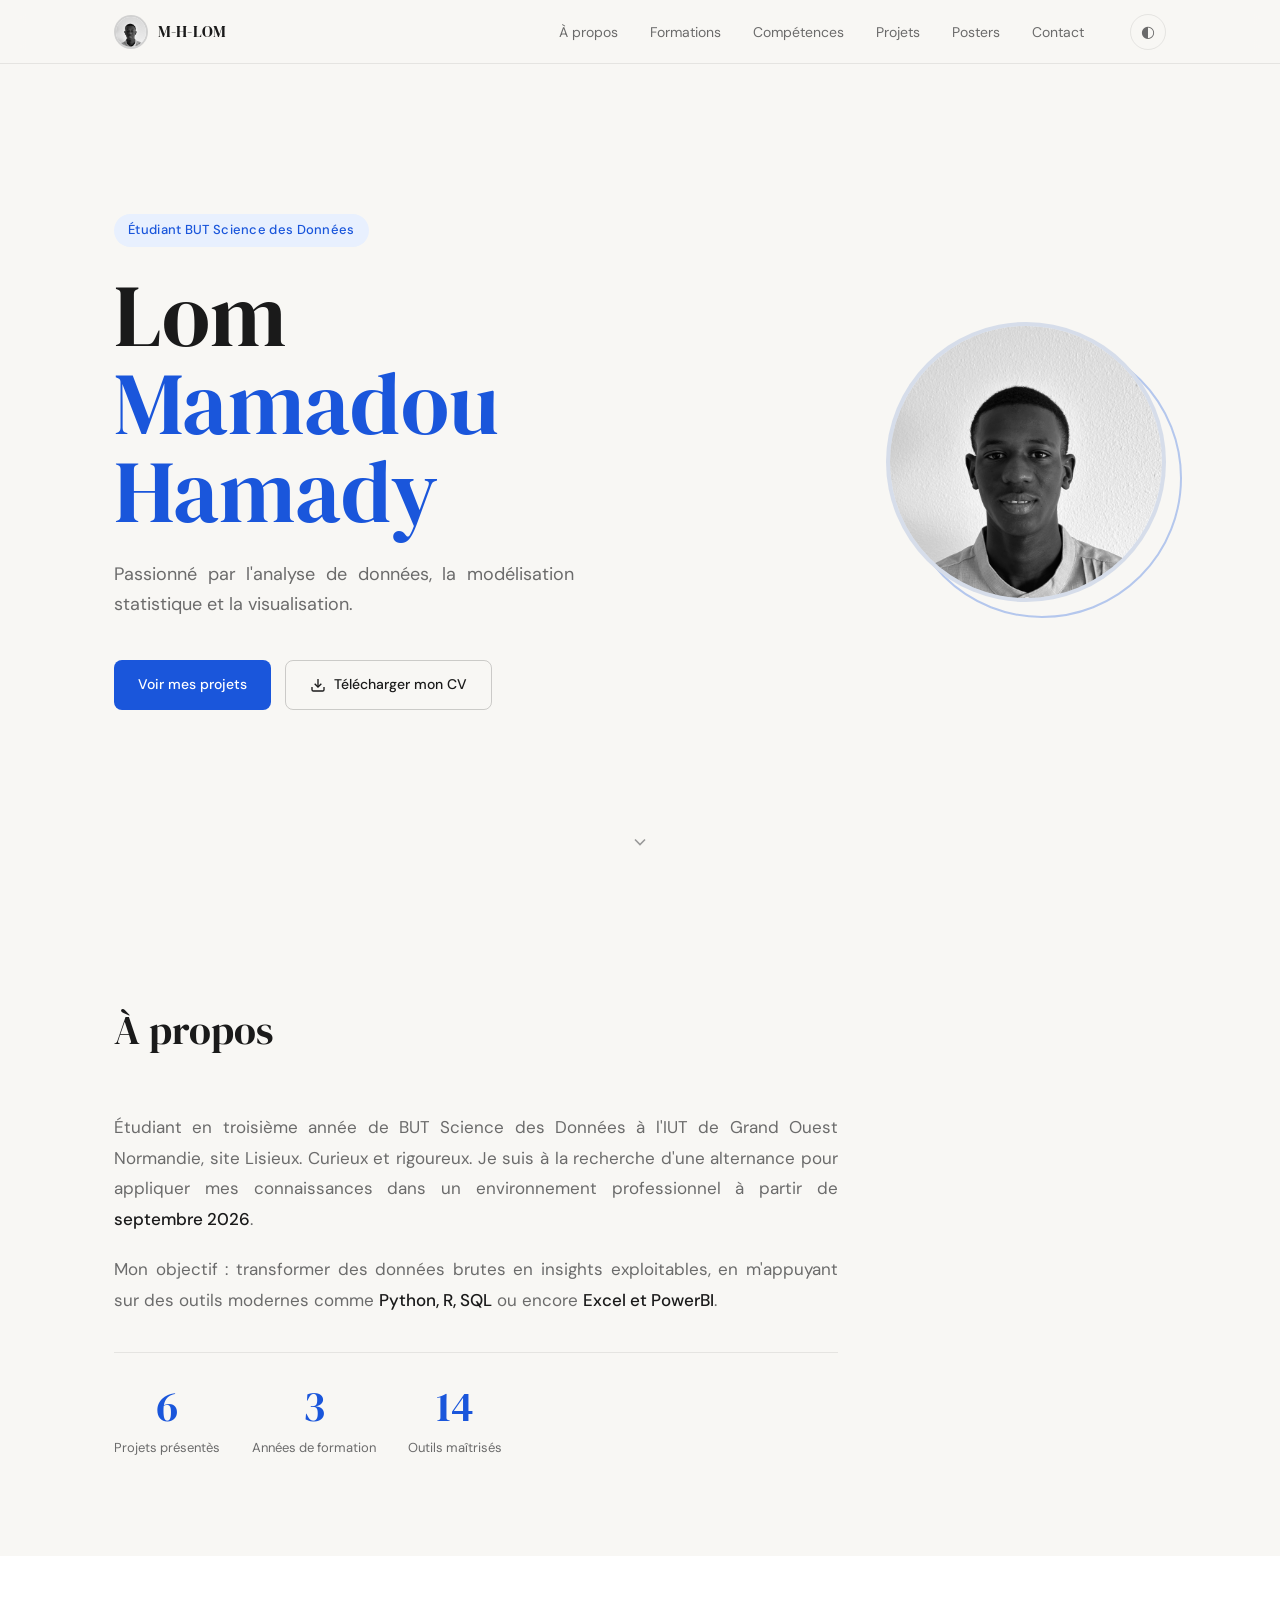
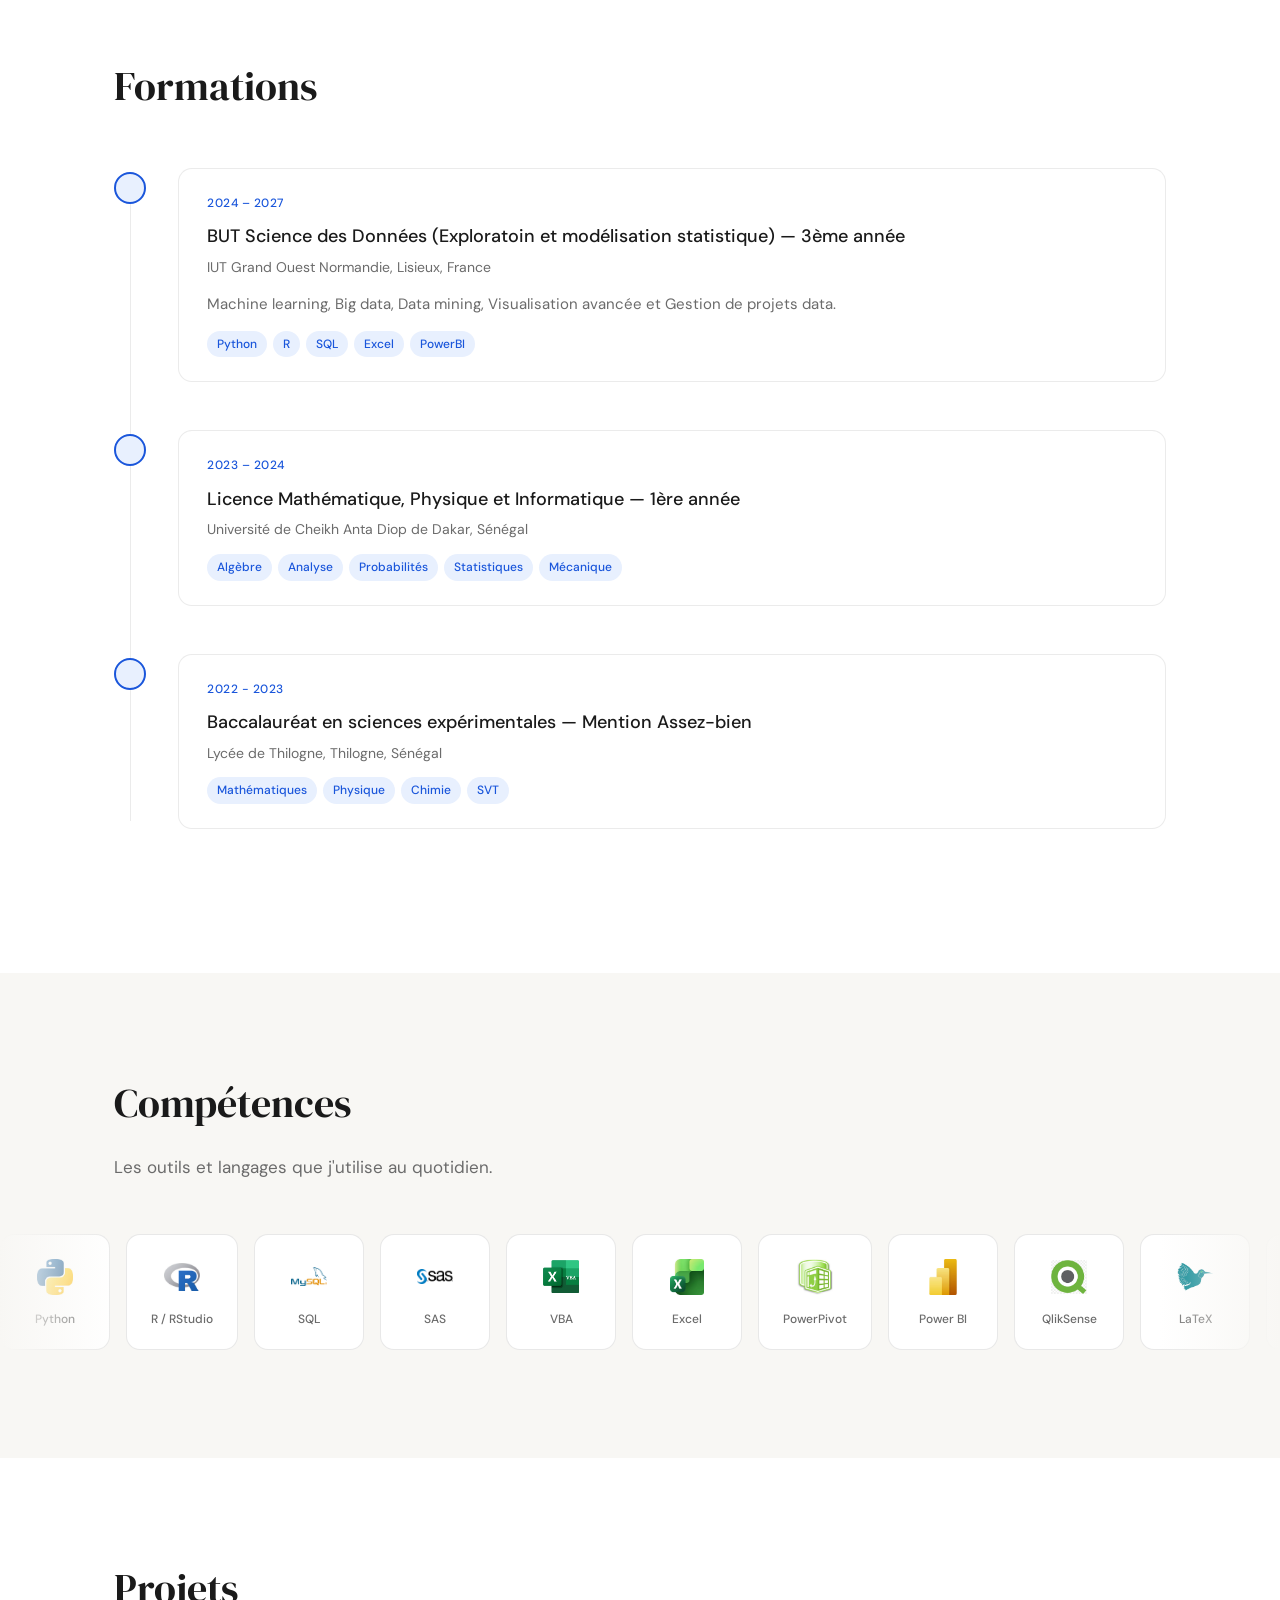
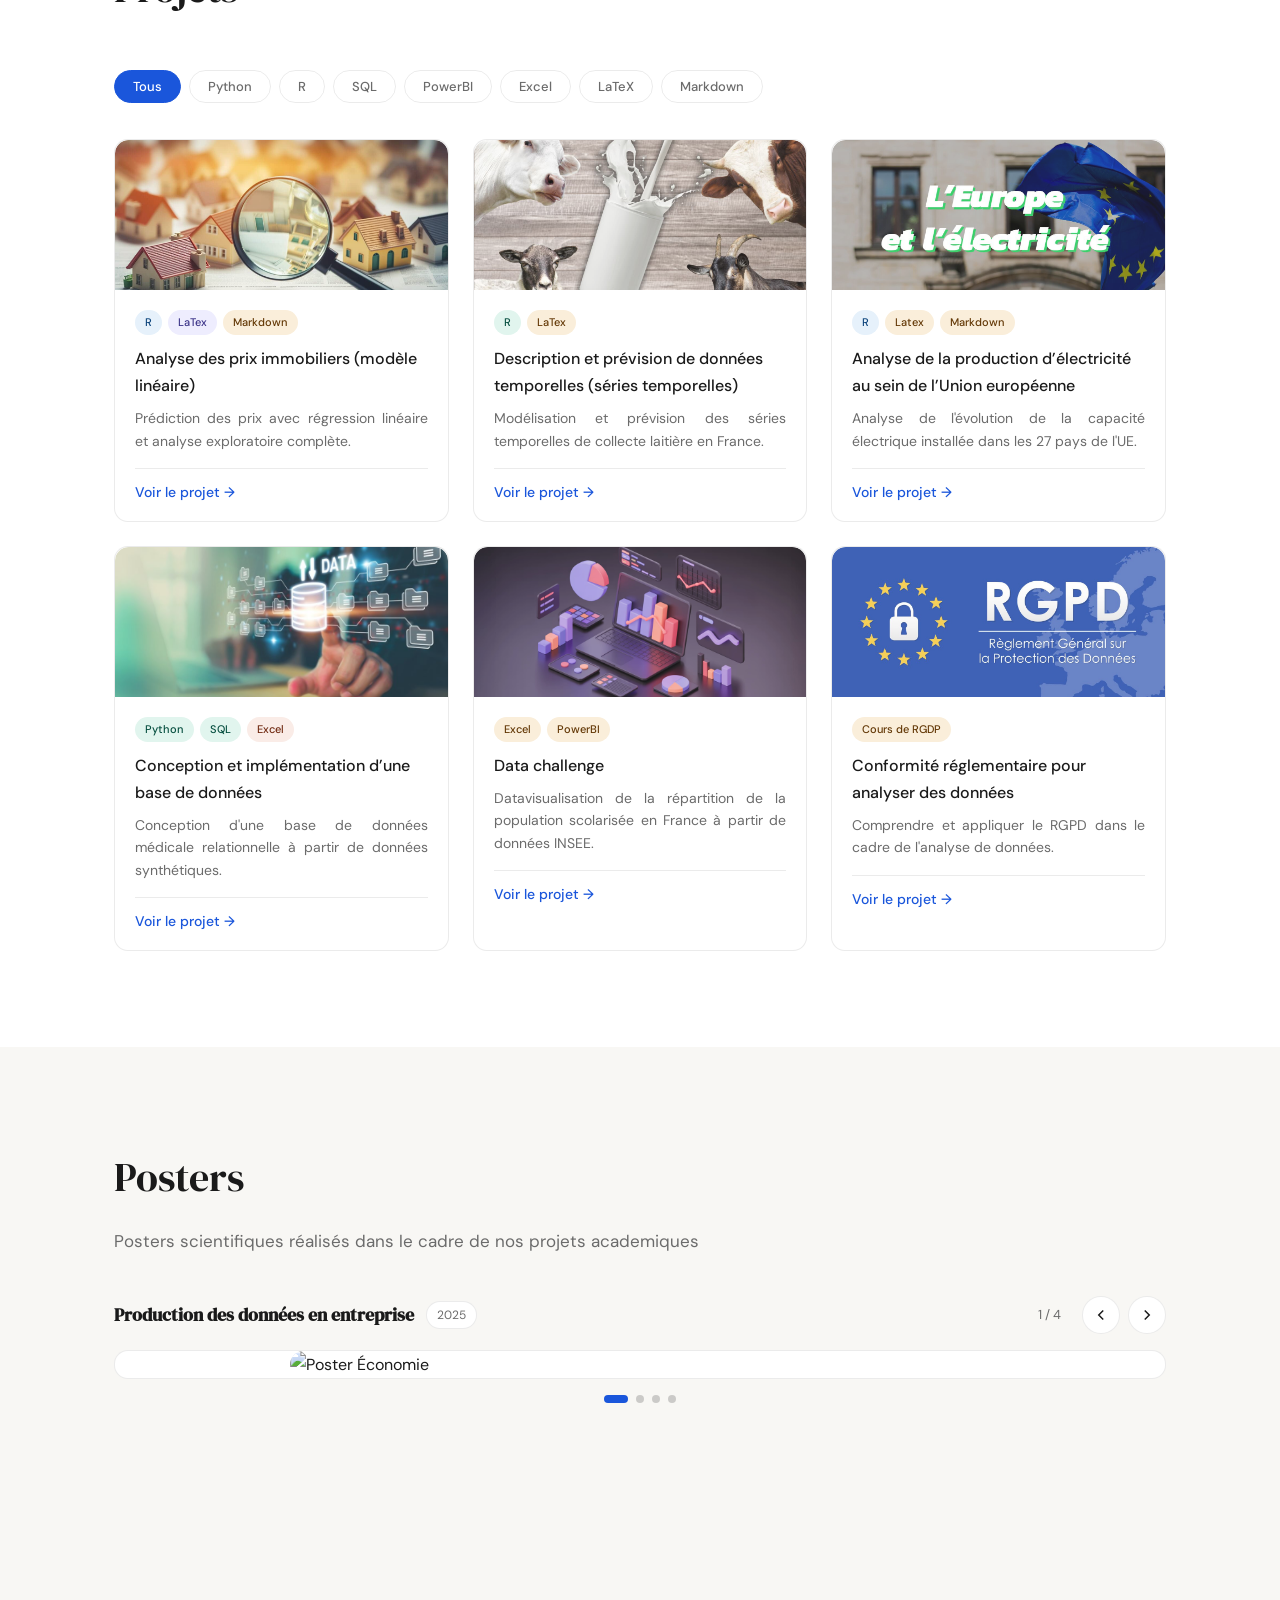
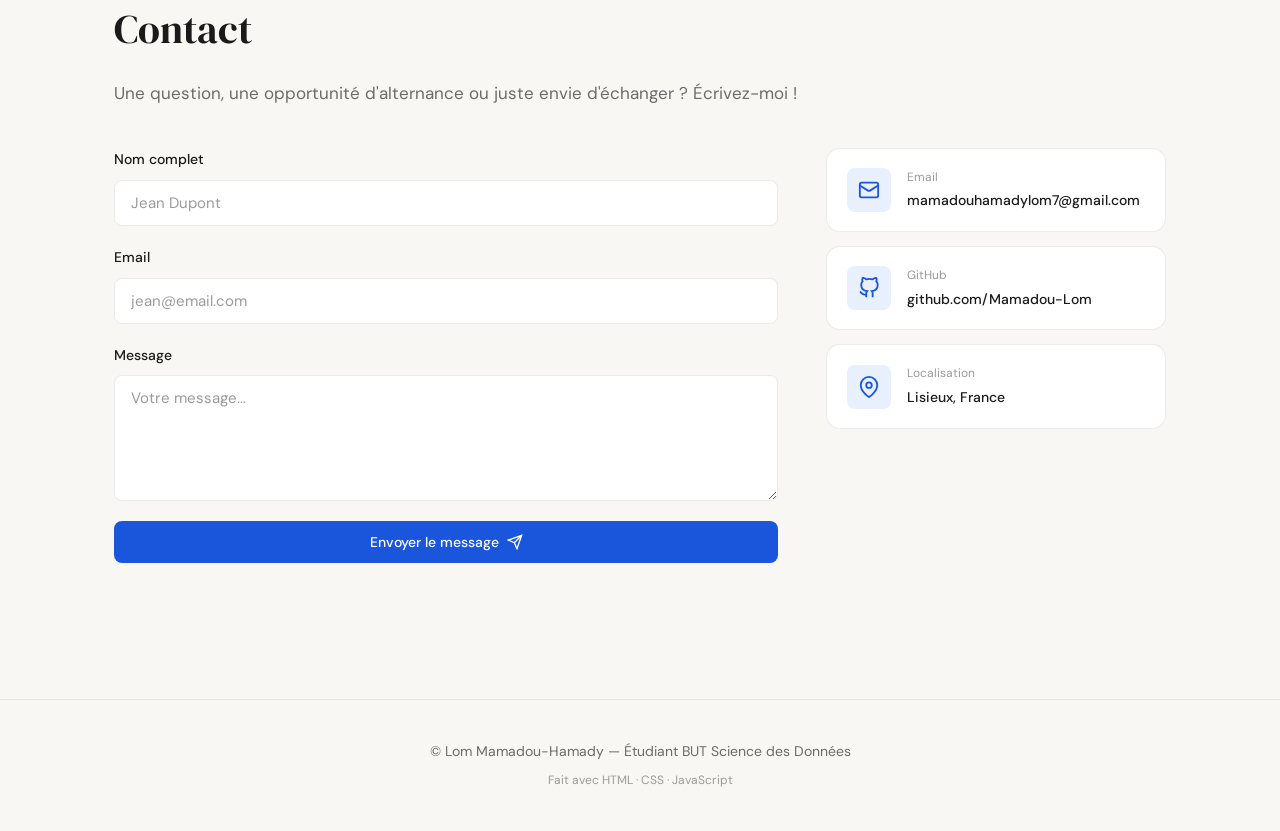
==== index.html @ 4f78af77 "Add files via upload" ====
<!DOCTYPE html>
<html lang="fr">
<head>
  <meta charset="UTF-8" />
  <meta name="viewport" content="width=device-width, initial-scale=1.0" />
  <title>MHL-Portfolio</title>
  <link rel="stylesheet" href="css/style.css" />
  <link rel="preconnect" href="https://fonts.googleapis.com" />
  <link href="https://fonts.googleapis.com/css2?family=DM+Serif+Display&family=DM+Sans:wght@300;400;500&display=swap" rel="stylesheet" />
</head>
<body>

  <!-- ===== NAVBAR ===== -->
  <nav class="navbar" id="navbar">
    <div class="nav-inner">
      <div class="nav-identity">
        <div class="nav-avatar">
          <img src="assets/img/mhl.jpeg" alt="Lom Mamadou Hamady" onerror="this.style.display='none'; this.nextElementSibling.style.display='flex';" />
          <div class="nav-avatar-fallback">MHL</div>
        </div>
        <a href="#hero" class="nav-name">M-H-LOM</a>
      </div>
      <ul class="nav-links">
        <li><a href="#about">À propos</a></li>
        <li><a href="#formations">Formations</a></li>
        <li><a href="#competences">Compétences</a></li>
        <li><a href="#projets">Projets</a></li>
        <li><a href="#posters">Posters</a></li>
        <li><a href="#contact">Contact</a></li>
      </ul>
      <button class="theme-toggle" id="themeToggle" aria-label="Changer le thème">
        <span class="toggle-icon">◐</span>
      </button>
      <button class="burger" id="burger" aria-label="Menu">
        <span></span><span></span><span></span>
      </button>
    </div>
  </nav>

  <!-- ===== HERO ===== -->
  <section class="hero" id="hero">
    <div class="hero-content">
      <p class="hero-tag">Étudiant BUT Science des Données</p>
      <h1 class="hero-title">Lom<br><span>Mamadou Hamady</span></h1>
      <p class="hero-sub">Passionné par l'analyse de données, la modélisation statistique et la visualisation.<br></p>
      <div class="hero-btns">
        <a href="#projets" class="btn btn-primary">Voir mes projets</a>
        <a href="https://drive.google.com/file/d/1FuXjmNYN8qxZn9xZbdhVSHp70kMCFbBL/view?usp=sharing" class="btn btn-outline" download>
          <svg width="16" height="16" viewBox="0 0 24 24" fill="none" stroke="currentColor" stroke-width="2"><path d="M21 15v4a2 2 0 01-2 2H5a2 2 0 01-2-2v-4"/><polyline points="7 10 12 15 17 10"/><line x1="12" y1="15" x2="12" y2="3"/></svg>
          Télécharger mon CV
        </a>
      </div>
    </div>
    <div class="hero-visual">
      <div class="hero-avatar">
        <img src="assets/img/mhl.jpeg" alt="Photo de Lom Mamadou Hamady" onerror="this.style.display='none'; this.nextElementSibling.style.display='flex';" />
        <div class="avatar-fallback">MHL</div>
      </div>
      <div class="hero-deco"></div>
    </div>
    <a href="#about" class="scroll-down" aria-label="Défiler vers le bas">
      <svg width="20" height="20" viewBox="0 0 24 24" fill="none" stroke="currentColor" stroke-width="2"><polyline points="6 9 12 15 18 9"/></svg>
    </a>
  </section>

  <!-- ===== À PROPOS ===== -->
  <section class="section" id="about">
    <div class="container">
      <div class="section-header">
        <h2 class="section-title">À propos</h2>
      </div>
      <div class="about-grid">
        <div class="about-text">
          <p>Étudiant en troisième année de BUT Science des Données à l'IUT de Grand Ouest Normandie, 
            site Lisieux. Curieux et rigoureux. Je suis à la recherche d'une alternance 
             pour appliquer mes connaissances dans un environnement professionnel à partir de <strong>septembre 2026</strong>.</p>
          <p>Mon objectif : transformer des données brutes en insights exploitables, en m'appuyant sur des outils 
            modernes comme <strong>Python, R, SQL</strong> ou encore <strong>Excel et PowerBI</strong>.</p>
          <div class="about-stats">
            <div class="stat-item">
              <span class="stat-num" data-target="6">0</span>
              <span class="stat-label">Projets présentès</span>
            </div>
            <div class="stat-item">
              <span class="stat-num" data-target="3">0</span>
              <span class="stat-label">Années de formation</span>
            </div>
            <div class="stat-item">
              <span class="stat-num" data-target="14">0</span>
              <span class="stat-label">Outils maîtrisés</span>
            </div>
          </div>
        </div>
      </div>
    </div>
  </section>

  <!-- ===== FORMATIONS ===== -->
  <section class="section section-alt" id="formations">
    <div class="container">
      <div class="section-header">
        <h2 class="section-title">Formations</h2>
      </div>
      <div class="timeline">
        <div class="timeline-item">
          <div class="timeline-marker"></div>
          <div class="timeline-content">
            <span class="timeline-date">2024 – 2027</span>
            <h3>BUT Science des Données (Exploratoin et modélisation statistique) — 3ème année</h3>
            <p class="timeline-school">IUT Grand Ouest Normandie, Lisieux, France</p>
            <p class="timeline-desc">Machine learning, Big data, Data mining, Visualisation avancée et Gestion de projets data.</p>
            <div class="timeline-tags">
              <span>Python</span><span>R</span><span>SQL</span><span>Excel</span><span>PowerBI</span>
            </div>
          </div>
        </div>
        <div class="timeline-item">
          <div class="timeline-marker"></div>
          <div class="timeline-content">
            <span class="timeline-date">2023 – 2024</span>
            <h3>Licence Mathématique, Physique et Informatique — 1ère année</h3>
            <p class="timeline-school">Université de Cheikh Anta Diop de Dakar, Sénégal</p>
            <div class="timeline-tags">
              <span>Algèbre</span><span>Analyse</span><span>Probabilités</span><span>Statistiques</span><span>Mécanique</span>
            </div>
          </div>
        </div>
        <div class="timeline-item">
          <div class="timeline-marker"></div>
          <div class="timeline-content">
            <span class="timeline-date">2022 - 2023</span>
            <h3>Baccalauréat en sciences expérimentales — Mention Assez-bien</h3>
            <p class="timeline-school">Lycée de Thilogne, Thilogne, Sénégal</p>
            <div class="timeline-tags">
              <span>Mathématiques</span><span>Physique</span><span>Chimie</span><span>SVT</span>
            </div>
          </div>
        </div>
      </div>
    </div>
  </section>

  <!-- ===== COMPÉTENCES ===== -->
  <section class="section" id="competences">
    <div class="container">
      <div class="section-header">
        <h2 class="section-title">Compétences</h2>
      </div>
      <p class="section-intro">Les outils et langages que j'utilise au quotidien.</p>
    </div>
    <div class="carousel-outer">
      <div class="carousel-fade-left"></div>
      <div class="carousel-fade-right"></div>
      <div class="carousel-wrapper">
        <div class="carousel-track" id="carouselTrack">
          <div class="skill-item"><img src="assets/img/python.jpg" alt="Python" class="skill-logo" /><span>Python</span></div>
          <div class="skill-item"><img src="assets/img/R.jpg" alt="R / RStudio" class="skill-logo" /><span>R / RStudio</span></div>
          <div class="skill-item"><img src="assets/img/sql.png" alt="SQL" class="skill-logo" /><span>SQL</span></div>
          <div class="skill-item"><img src="assets/img/sas.jpg" alt="SAS" class="skill-logo" /><span>SAS</span></div>
          <div class="skill-item"><img src="assets/img/vba.jpg" alt="VBA" class="skill-logo" /><span>VBA</span></div>
          <div class="skill-item"><img src="assets/img/excel.jpg" alt="Excel" class="skill-logo" /><span>Excel</span></div>
          <div class="skill-item"><img src="assets/img/pivot.jpg" alt="PowerPivot" class="skill-logo" /><span>PowerPivot</span></div>
          <div class="skill-item"><img src="assets/img/powerbi.jpg" alt="Power BI" class="skill-logo" /><span>Power BI</span></div>
          <div class="skill-item"><img src="assets/img/qlik.jpg" alt="QlikSense" class="skill-logo" /><span>QlikSense</span></div>
          <div class="skill-item"><img src="assets/img/latex.jpg" alt="LaTeX" class="skill-logo" /><span>LaTeX</span></div>
          <div class="skill-item"><img src="assets/img/mark.jpg" alt="Markdown" class="skill-logo" /><span>Markdown</span></div>
          <div class="skill-item"><img src="assets/img/visual.jpg" alt="VS Code" class="skill-logo" /><span>VS Code</span></div>
          <div class="skill-item"><img src="assets/img/jupyter.png" alt="Jupyter" class="skill-logo" /><span>Jupyter</span></div>
          <div class="skill-item"><img src="assets/img/github.png" alt="GitHub" class="skill-logo" /><span>GitHub</span></div>
          <!-- Duplication boucle infinie -->
          <div class="skill-item"><img src="assets/img/python.jpg" alt="Python" class="skill-logo" /><span>Python</span></div>
          <div class="skill-item"><img src="assets/img/R.jpg" alt="R / RStudio" class="skill-logo" /><span>R / RStudio</span></div>
          <div class="skill-item"><img src="assets/img/sql.png" alt="SQL" class="skill-logo" /><span>SQL</span></div>
          <div class="skill-item"><img src="assets/img/sas.jpg" alt="SAS" class="skill-logo" /><span>SAS</span></div>
          <div class="skill-item"><img src="assets/img/vba.jpg" alt="VBA" class="skill-logo" /><span>VBA</span></div>
          <div class="skill-item"><img src="assets/img/excel.jpg" alt="Excel" class="skill-logo" /><span>Excel</span></div>
          <div class="skill-item"><img src="assets/img/pivot.jpg" alt="PowerPivot" class="skill-logo" /><span>PowerPivot</span></div>
          <div class="skill-item"><img src="assets/img/powerbi.jpg" alt="Power BI" class="skill-logo" /><span>Power BI</span></div>
          <div class="skill-item"><img src="assets/img/qlik.jpg" alt="QlikSense" class="skill-logo" /><span>QlikSense</span></div>
          <div class="skill-item"><img src="assets/img/latex.jpg" alt="LaTeX" class="skill-logo" /><span>LaTeX</span></div>
          <div class="skill-item"><img src="assets/img/mark.jpg" alt="Markdown" class="skill-logo" /><span>Markdown</span></div>
          <div class="skill-item"><img src="assets/img/visual.jpg" alt="VS Code" class="skill-logo" /><span>VS Code</span></div>
          <div class="skill-item"><img src="assets/img/jupyter.png" alt="Jupyter" class="skill-logo" /><span>Jupyter</span></div>
          <div class="skill-item"><img src="assets/img/github.png" alt="GitHub" class="skill-logo" /><span>GitHub</span></div>
        </div>
      </div>
    </div>
  </section>

  <!-- ===== PROJETS ===== -->
  <section class="section section-alt" id="projets">
    <div class="container">
      <div class="section-header">
        <h2 class="section-title">Projets</h2>
      </div>
      <div class="filter-bar">
        <button class="filter-btn active" data-filter="all">Tous</button>
        <button class="filter-btn" data-filter="python">Python</button>
        <button class="filter-btn" data-filter="r">R</button>
        <button class="filter-btn" data-filter="sql">SQL</button>
        <button class="filter-btn" data-filter="powerBI">PowerBI</button>
        <button class="filter-btn" data-filter="Excel">Excel</button>
        <button class="filter-btn" data-filter="tex">LaTeX</button>
        <button class="filter-btn" data-filter="marp">Markdown</button>
      </div>
      <div class="projects-grid" id="projectsGrid">

        <div class="project-card" data-tags="r tex marp"
             data-title="Construction d’un modèle de régression linéaire pour prédire le prix d’une maison"
             data-tech="R,LaTeX,Markdown,ggplot2,car"
             data-year="2026"
             data-img="assets/img/immobilier.jpeg"
             data-context="Le marché immobilier représente pour de nombreux ménages la principale composante de leur patrimoine. 
                          Ce projet vise à construire un modèle prédictif du prix des biens immobiliers à partir du King County Dataset, 
                          regroupant 21 613 transactions réalisées entre mai 2014 et mai 2015 dans l'État de Washington (Seattle). 
                          L'objectif est de passer d'une estimation basée sur l'intuition à une approche quantitative rigoureuse fondée 
                          sur la régression linéaire multiple."

             data-donnees="Après sélection de 13 variables pertinentes parmi les 21 disponibles, une transformation logarithmique a été 
                          appliquée aux variables asymétriques (price, surfaces). Le jeu de données a été divisé en un ensemble d'entraînement et 
                          un ensemble de test. Une analyse exploratoire complète (distributions, nuages de points, boxplots, matrice de corrélation) 
                          a précédé la construction du modèle. La sélection des variables s'est faite par procédure forward, et 
                          les hypothèses du modèle (linéarité, homoscédasticité, normalité des résidus, multicolinéarité) ont été vérifiées via check_model()."

             data-methode="Le modèle final retient toutes les variables comme statistiquement significatives au seuil de 5%. 
                          La surface habitable (log_living) ressort comme le facteur le plus déterminant avec un R² individuel de 42,7%. 
                          Le modèle complet atteint un R² de 65,72%, indiquant qu'environ deux tiers de la variabilité du prix est expliquée.

                          Le graphique ci-dessous représente le nuage de dispersion des valeurs réelles vs valeurs prédites sur l'échantillon 
                          test. Les points sont globalement alignés autour de la droite rouge, ce qui confirme la bonne capacité prédictive 
                          du modèle. On note toutefois une légère dispersion pour les biens les plus chers, ce qui est courant dans ce type 
                          de données."

            data-result-img="assets/img/nuage_dispersion.png"

            data-resultats="Ce projet m'a permis de développer des compétences solides en modélisation statistique et en analyse de données sous R. Voici les principaux acquis :

                          - J'ai maîtrisé la préparation et le nettoyage de données réelles sous R.
                          - J'ai appliqué des transformations logarithmiques pour corriger l'asymétrie des distributions.
                          - J'ai construit et validé un modèle de régression linéaire multiple via une sélection forward.
                          - J'ai évalué les performances prédictives avec les indicateurs R² et MAE.
                          - J'ai renforcé ma maîtrise de R, ggplot2 et car.">

          <div class="card-banner" style="--card-color:#378ADD; background-image:url('assets/img/immobilier.jpeg');"></div>
          <div class="card-body">
            <div class="card-tags"><span class="tag-blue">R</span><span class="tag-purple">LaTex</span>
            <span class="tag-amber">Markdown</span></div>
            <h3>Analyse des prix immobiliers (modèle linéaire)</h3>
            <p>Prédiction des prix avec régression linéaire et analyse exploratoire complète.</p>
            <div class="card-footer">
              <button class="btn-detail" onclick="openModal(this.closest('.project-card'))">Voir le projet →</button>
            </div>
          </div>
        </div>

        <div class="project-card" data-tags="r tex"
             data-title="Etude de la collecte hebdomadaire des laits de vache, de brebis et de chèvre"
             data-tech="R,LaTeX,Markdown,ggplot2,tidyverse"
             data-year="2026"
             data-img="assets/img/time_series.jpg"

             data-context="Ce projet porte sur l'analyse et la prévision de la collecte hebdomadaire de lait de vache, de brebis et de chèvre en France,
                          à partir de données officielles issues de FranceAgriMer. Les séries temporelles constituent un outil essentiel pour comprendre 
                          les dynamiques de production agricole, fortement influencées par les cycles biologiques et les conditions climatiques. 
                          L'objectif est d'analyser, modéliser et prévoir l'évolution de ces collectes sur un horizon de trois ans."

             data-donnees="Après importation et nettoyage des trois fichiers Excel sous R, les indices ont été rebasés en base 100 (2018) et structurés 
                          dans un objet tsibble. L'analyse exploratoire a mis en évidence une saisonnalité marquée et contrastée selon l'espèce. La modélisation a été 
                          conduite en deux étapes : régression linéaire pour la tendance, puis modélisation conjointe tendance-saisonnalité via TSLM() du package 
                          fable. Des prévisions à horizon triennal ont ensuite été produites avec intervalles de confiance à 80% et 95%."
             
             data-methode="La qualité d'ajustement décroît dans l'ordre Brebis (R²=0,993) > Chèvre (R²=0,976) > Vache (R²=0,922), confirmant que la saisonnalité est 
                           le principal facteur explicatif. Seule la série Vache présente une tendance décroissante significative sur 2018-2025.

                          Le graphique ci-dessous présente les prévisions à 3 ans pour les trois filières. Le lait de brebis affiche la saisonnalité la plus prononcée 
                          avec des pics dépassant 150 au printemps et des creux proches de 0 en été, accompagnés des intervalles de prédiction les plus larges. 
                          Le lait de chèvre présente un profil similaire mais plus modéré et régulier. Le lait de vache, quant à lui, montre une saisonnalité faible 
                          et des intervalles très étroits, traduisant une production stable et prévisible. Ces différences reflètent des niveaux d'incertitude 
                          croissants selon l'espèce : Vache < Chèvre < Brebis."

             data-result-img="assets/img/Matrice_prevision.png"

             data-resultats="Ce projet m'a permis de développer des compétences solides en analyse de séries temporelles sous R. Voici les principaux acquis :

                            - J'ai appris à préparer et harmoniser des données temporelles issues de sources réelles (FranceAgriMer).
                            - J'ai maîtrisé la construction d'objets tsibble et la gestion de la dimension temporelle sous R.
                            - J'ai appliqué des modèles TSLM pour estimer conjointement tendance et saisonnalité.
                            - J'ai produit et interprété des prévisions à horizon triennal avec intervalles de confiance.
                            - J'ai renforcé ma maîtrise de ggplot2 et des packages tidyverts.
                            - J'ai développé ma capacité à comparer des dynamiques temporelles différenciées entre filières.">


          <div class="card-banner" style="--card-color:#1D9E75; background-image:url('assets/img/time_series.jpg');"></div>
          <div class="card-body">
            <div class="card-tags"><span class="tag-green">R</span><span class="tag-amber">LaTex</span></div>
            <h3>Description et prévision de données temporelles (séries temporelles)</h3>
            <p>Modélisation et prévision des séries temporelles de collecte laitière en France.</p>
            <div class="card-footer">
              <button class="btn-detail" onclick="openModal(this.closest('.project-card'))">Voir le projet →</button>
            </div>
          </div>
        </div>

        <div class="project-card" data-tags="r tex marp"
             data-title="Programmation automatisé statistique" 
             data-tech="R,LaTeX,Markdown,ggplot2,treemapify"
             data-year="2025"
             data-img="assets/img/elect.jpeg"
             data-context="Dans le cadre de la transition énergétique européenne, ce projet analyse l'évolution de la capacité électrique installée 
                           dans les 27 pays de l'Union Européenne sur la période 1990–2020, à partir des données officielles d'EUROSTAT. L'étude 
                           s'articule autour de deux axes : une analyse globale des tendances européennes et une analyse nationale des trajectoires 
                           énergétiques propres à chaque pays."

             data-donnees="Les données proviennent du fichier Excel (Energy statistical country datasheets) publié par la Commission Européenne. 
                           Un traitement automatisé sous R a permis d'extraire et de fusionner les 27 feuilles pays en un unique dataframe 
                           structuré autour de quatre variables : Year, Country, Type et Power. Les données ont ensuite été filtrées sur 
                           la période 1990–2020 et restructurées au format long pour faciliter les analyses comparatives et les visualisations 
                           sous ggplot2 et treemapify."

             data-methode="L'analyse révèle une transition énergétique progressive mais hétérogène : recul continu des énergies fossiles, stabilité 
                           du nucléaire et montée rapide des renouvelables depuis 2005. La capacité totale installée dans l'UE a presque doublé, passant de 500 000
                           MW à près de 950 000 MW en trente ans.

                          Le treemap ci-dessous illustre le Top 10 des pays européens selon leur production d'énergie renouvelable individuelle 
                          en 2020. L'Allemagne domine très largement avec 127 302 MW, soit plus du double de l'Espagne (59 434 MW), deuxième du 
                          classement. L'Italie (56 278 MW) et la France (55 629 MW) affichent des niveaux proches mais bien inférieurs. La Suède,
                          l'Autriche et les Pays-Bas occupent une position intermédiaire, tandis que le Portugal, la Pologne et la Belgique ferment 
                          le classement. Ce graphique met clairement en évidence le rôle moteur de l'Allemagne dans le développement des renouvelables 
                          en Europe."

             data-result-img="assets/img/Treemap.png"

             data-resultats="Ce projet m'a permis de développer des compétences solides en analyse de données et en visualisation sous R. 
                             Voici les principaux acquis :

                            - J'ai maîtrisé l'importation et la fusion automatisée de fichiers Excel multi-feuilles sous R via readxl.
                            - J'ai restructuré des données complexes au format long pour faciliter les analyses comparatives.
                            - J'ai produit des visualisations variées et pertinentes avec ggplot2 et treemapify (treemap, courbes, nuages de points).
                            - J'ai appliqué des analyses statistiques pour identifier des tendances, des taux de croissance et des associations entre variables.
                            - J'ai développé ma capacité à interpréter des dynamiques énergétiques à l'échelle européenne et nationale.
                            - J'ai renforcé ma rigueur dans la préparation et la documentation d'un pipeline d'analyse de données.">

          <div class="card-banner" style="--card-color:#7F77DD; background-image:url('assets/img/elect.jpeg');"></div>
          <div class="card-body">
            <div class="card-tags"><span class="tag-blue">R</span><span class="tag-amber">Latex</span>
            <span class="tag-amber">Markdown</span></div>
            <h3>Analyse de la production d’électricité au sein de l’Union européenne</h3>
            <p>Analyse de l'évolution de la capacité électrique installée dans les 27 pays de l'UE.</p>
            <div class="card-footer">
              <button class="btn-detail" onclick="openModal(this.closest('.project-card'))">Voir le projet →</button>
            </div>
          </div>
        </div>

        <div class="project-card" data-tags="python sql Excel"
             data-title=" Création de Base de données relationnelle à partir de données de santé synthétique"
             data-tech="Jupyter,python,pandas,numpy,matplotlib"
             data-year="2025"
             data-img="assets/img/base_donne.jpg"

             data-context="Ce projet vise à concevoir et exploiter une base de données relationnelle à partir d'un fichier Excel contenant 
                          des données médicales synthétiques sur des patients, leurs admissions, les soins reçus, les hôpitaux et les médecins. 
                          L'objectif est de passer d'un jeu de données brut à une base structurée et interrogeable, en couvrant toutes les étapes :
                          nettoyage, modélisation, implémentation et extraction de résultats."

             data-donnees="Le projet s'est déroulé en quatre étapes. D'abord, le nettoyage des données sous Python avec Pandas et NumPy : 
                            correction des erreurs typographiques, traitement des valeurs manquantes, suppression des doublons et uniformisation 
                            des formats. Ensuite, la modélisation via un MCD (représenté ci-dessous) transformé en MLD pour l'implémentation dans 
                            MySQL. L'insertion des données a ensuite été réalisée via des scripts Python, avec une attention particulière à l'intégrité 
                            référentielle. Enfin, des requêtes SQL ont permis d'extraire des indicateurs statistiques exportés automatiquement dans un fichier 
                            Excel avec visualisations graphiques.

                            Le MCD ci-dessous représente les entités principales de la base : Patient, Médecin, Hôpital, Médicament et Assurance, 
                            reliées par les associations Inscrire, Consulter, Prescrire, Travailler et Assurer."

             data-methode="La base de données a été implémentée avec succès dans MySQL après correction du MCD initial. Des requêtes SQL ont permis 
                           d'extraire des indicateurs clés : répartition des patients par pathologie, types d'admission, résultats des tests et montants 
                           de facturation. Les résultats ont été automatiquement exportés dans un fichier Excel structuré, accompagné de visualisations graphiques 
                           facilitant leur interprétation et leur présentation lors de la soutenance orale."
             
             data-result-img="assets/img/MCD.png"

             data-resultats="Ce projet m'a permis de développer des compétences à l'intersection de la data et des bases de données. Voici les principaux acquis :

                            - J'ai maîtrisé le nettoyage et la préparation de données réelles avec Pandas et NumPy.
                            - J'ai appris à concevoir un MCD et à le transformer en MLD cohérent avec les contraintes d'intégrité.
                            - J'ai développé une capacité de diagnostic en identifiant des erreurs de conception plutôt que de données.
                            - J'ai implémenté une base de données relationnelle sous MySQL et rédigé des requêtes SQL d'analyse.
                            - J'ai automatisé l'export des résultats vers Excel avec des visualisations graphiques intégrées.
                            - J'ai renforcé ma rigueur méthodologique en travaillant en groupe avec des réunions hebdomadaires de suivi.">

          <div class="card-banner" style="--card-color:#D85A30; background-image:url('assets/img/base_donne.jpg');"></div>
          <div class="card-body">
            <div class="card-tags"><span class="tag-green">Python</span><span class="tag-green">SQL</span><span class="tag-coral">Excel</span></div>
            <h3>Conception et implémentation d’une base de données</h3>
            <p>Conception d'une base de données médicale relationnelle à partir de données synthétiques.</p>
            <div class="card-footer">
              <button class="btn-detail" onclick="openModal(this.closest('.project-card'))">Voir le projet →</button>
            </div>
          </div>
        </div>

        <div class="project-card" data-tags="powerBI Excel"
             data-title="Data challenge"
             data-tech="Excel,PowerBI"
             data-year="2025"
             data-img="assets/img/data_challenge.jpg"

             data-context="Le Datachallenge est un concours national de datavisualisation organisé en première année de BUT Science des Données. 
                           L'objectif était de produire un tableau de bord interactif pendant une journée (7 heures de temps) à partir de données officielles de l'INSEE sur la répartition
                           de la population scolarisée âgée de 15 à 29 ans en France, afin de mettre en évidence les dynamiques éducatives et les 
                           disparités régionales."

             data-donnees="La démarche s'est déroulée en deux étapes sur une journée. D'abord, le nettoyage et la préparation des données sous python 
                           avec Pandas : contrôle des types de variables, traitement des valeurs manquantes par identification des modalités les plus 
                           et moins fréquentes via .value_counts(). Ensuite, les données fiabilisées ont été intégrées dans Power BI pour construire un 
                           dashboard interactif mettant en avant la répartition régionale de la population scolarisée, les contrastes territoriaux et 
                           des éléments de comparaison pour une lecture claire et efficace."

             data-methode="Ce tableau de bord produit sous Power BI offre une lecture interactive et claire de la répartition de la population 
                           scolarisée de 15 à 29 ans sur le territoire français. L'Île-de-France concentre à elle seule 1,35M de scolarisés, 
                           soit près du triple de la Provence-Alpes-Côte d'Azur (0,40M), révélant une forte concentration dans les grandes métropoles 
                           universitaires. La tranche des 18-24 ans domine avec 52% des effectifs, confirmant le poids de l'enseignement supérieur 
                           dans cette classe d'âge. Entre 2010 et 2021, la scolarisation reste globalement stable, avec une légère progression chez 
                           les 15-17 ans et les 25-29 ans, témoignant d'une légère extension des bornes de scolarisation. Le dashboard met ainsi en 
                           évidence des disparités territoriales marquées, utiles pour orienter les politiques éducatives et d'aménagement du territoire."

             data-result-img="assets/img/poster_datachallenge_p1.jpg"

             data-resultats="Ce projet m'a permis de développer des compétences concrètes en datavisualisation sous contrainte de temps. Voici les principaux acquis :

                            - J'ai approfondi mes compétences en nettoyage et manipulation de données avec Pandas.
                            - J'ai maîtrisé la construction d'un dashboard interactif et dynamique sous Power BI.
                            - J'ai appris à mettre en valeur des données pour faciliter leur interprétation et la prise de décision.
                            - J'ai développé ma capacité à travailler efficacement en groupe sous pression lors d'un concours national.
                            - J'ai renforcé ma rigueur dans la cohérence entre qualité des données et pertinence des visualisations.
                            - J'ai appris à gérer mon temps et mes priorités dans un contexte compétitif et chronométré.">

          <div class="card-banner" style="--card-color:#888780; background-image:url('assets/img/data_challenge.jpg');"></div>
          <div class="card-body">
            <div class="card-tags"><span class="tag-amber">Excel</span><span class="tag-amber">PowerBI</span></div>
            <h3>Data challenge</h3>
            <p>Datavisualisation de la répartition de la population scolarisée en France à partir de données INSEE.</p>
            <div class="card-footer">
              <button class="btn-detail" onclick="openModal(this.closest('.project-card'))">Voir le projet →</button>
            </div>
          </div>
        </div>

        <div class="project-card" data-tags="rgpd"
             data-title="RGPD ET CNIL"
             data-tech="Cours de RGPD"
             data-year="2026"
             data-img="assets/img/rgpd.jpg"
             data-context="Ce projet s'inscrit dans le cadre d'un enseignement sur la protection des données personnelles, articulé autour du RGPD 
                           et du rôle de la CNIL. L'objectif est de comprendre les enjeux réglementaires, techniques et éthiques liés à la collecte, au traitement
                           et à l'analyse des données, notamment dans un contexte d'utilisation croissante de l'intelligence artificielle."
              
             data-donnees="Le projet s'est déroulé sur 16 heures combinant 10h de TD théoriques et 6h de TP pratiques. Les TD ont permis d'acquérir 
                          les fondements du RGPD : bases légales, consentement, droits des personnes. Les TP ont abordé les aspects concrets de la gestion et 
                          de la sécurisation des données. Une évaluation individuelle notée a clôturé la formation pour valider les compétences acquises."
             
             data-methode= "La démarche adoptée repose sur une analyse progressive des principes fondamentaux du RGPD. J'ai d'abord étudié les notions clés 
                            de licéité des traitements, puis identifié les risques liés aux données sensibles, au profilage et à l'IA. Pour y répondre,
                             j'ai mobilisé plusieurs solutions : application du principe de minimisation des données, mise en œuvre de mesures de 
                             sécurité adaptées, utilisation de la pseudonymisation et de l'anonymisation, et vérification systématique de la base 
                             légale de chaque traitement."

             data-resultats="Ce projet m'a permis de développer des compétences clés à l'interface entre data et réglementation. Voici les principaux acquis :

                            - J'ai acquis une compréhension approfondie du RGPD et du rôle de la CNIL.
                            - J'ai développé la capacité à analyser la licéité d'un traitement de données.
                            - J'ai appris à identifier les risques liés aux données personnelles et sensibles.
                            - J'ai maîtrisé les principes de sécurité des données : anonymisation, pseudonymisation et conservation.
                            - J'ai été sensibilisé aux enjeux de l'IA et de son impact sur la vie privée.
                            - J'ai développé une réflexion sur l'éthique, la transparence et la gouvernance des données.">
             
          <div class="card-banner" style="--card-color:#decc49; background-image:url('assets/img/rgpd.jpg');"></div>
          <div class="card-body">
            <div class="card-tags"><span class="tag-amber">Cours de RGDP</span></div>
            <h3>Conformité réglementaire pour analyser des données</h3>
            <p>Comprendre et appliquer le RGPD dans le cadre de l'analyse de données.</p>
            <div class="card-footer">
              <button class="btn-detail" onclick="openModal(this.closest('.project-card'))">Voir le projet →</button>
            </div>
          </div>
        </div>

      </div>
    </div>
  </section>

  <!-- ===== POSTERS ===== -->
  <section class="section" id="posters">
    <div class="container">
      <div class="section-header">
        <h2 class="section-title">Posters</h2>
      </div>
      <p class="section-intro">Posters scientifiques réalisés dans le cadre de nos projets academiques</p>

      <div class="poster-viewer">

        <!-- Infos + navigation -->
        <div class="poster-viewer-header">
          <div class="poster-viewer-info">
            <h3 id="posterViewerTitle">Production des données en entreprise</h3>
            <span id="posterViewerYear">2025</span>
          </div>
          <div class="poster-viewer-nav">
            <span class="poster-counter" id="posterCounter">1 / 4</span>
            <button class="poster-arrow" onclick="movePoster(-1)" aria-label="Précédent">
              <svg width="18" height="18" viewBox="0 0 24 24" fill="none" stroke="currentColor" stroke-width="2"><polyline points="15 18 9 12 15 6"/></svg>
            </button>
            <button class="poster-arrow" onclick="movePoster(1)" aria-label="Suivant">
              <svg width="18" height="18" viewBox="0 0 24 24" fill="none" stroke="currentColor" stroke-width="2"><polyline points="9 18 15 12 9 6"/></svg>
            </button>

          </div>
        </div>

        <!-- Image poster -->
        <div class="poster-viewer-frame">
          <img id="posterViewerImg" src="assets/img/poster_economie_p1.jpg" alt="Poster Économie" />
        </div>

        <!-- Points -->
        <div class="poster-dots">
          <button class="poster-dot active" onclick="goToPoster(0)"></button>
          <button class="poster-dot" onclick="goToPoster(1)"></button>
          <button class="poster-dot" onclick="goToPoster(2)"></button>
          <button class="poster-dot" onclick="goToPoster(3)"></button>

        </div>

      </div>
    </div>
  </section>

  <!-- ===== MODAL POSTER ===== -->
  <div class="poster-overlay" id="posterOverlay" onclick="closePoster(event)">
    <div class="poster-modal">
      <div class="poster-modal-header">
        <span id="posterModalTitle"></span>
        <button class="modal-close" onclick="closePoster()" aria-label="Fermer">
          <svg width="20" height="20" viewBox="0 0 24 24" fill="none" stroke="currentColor" stroke-width="2"><line x1="18" y1="6" x2="6" y2="18"/><line x1="6" y1="6" x2="18" y2="18"/></svg>
        </button>
      </div>
      <iframe id="posterFrame" src="" title="Poster PDF"></iframe>
    </div>
  </div>

  <!-- ===== CONTACT ===== -->
  <section class="section" id="contact">
    <div class="container">
      <div class="section-header">
        <h2 class="section-title">Contact</h2>
      </div>
      <p class="section-intro">Une question, une opportunité d'alternance ou juste envie d'échanger ? Écrivez-moi !</p>
      <div class="contact-grid">
        <form class="contact-form" id="contactForm">
          <div class="form-group">
            <label for="name">Nom complet</label>
            <input type="text" id="name" name="name" placeholder="Jean Dupont" required />
          </div>
          <div class="form-group">
            <label for="email">Email</label>
            <input type="email" id="email" name="email" placeholder="jean@email.com" required />
          </div>
          <div class="form-group">
            <label for="message">Message</label>
            <textarea id="message" name="message" rows="5" placeholder="Votre message..." required></textarea>
          </div>
          <button type="submit" class="btn btn-primary btn-full">
            Envoyer le message
            <svg width="16" height="16" viewBox="0 0 24 24" fill="none" stroke="currentColor" stroke-width="2"><line x1="22" y1="2" x2="11" y2="13"/><polygon points="22 2 15 22 11 13 2 9 22 2"/></svg>
          </button>
          <p class="form-note" id="formNote"></p>
        </form>
        <div class="contact-info">
          <a href="mailto:mamadouhamadylom7@gmail.com" class="contact-card">
            <div class="contact-icon">
              <svg width="22" height="22" viewBox="0 0 24 24" fill="none" stroke="currentColor" stroke-width="2"><rect x="2" y="4" width="20" height="16" rx="2"/><path d="m22 7-8.97 5.7a1.94 1.94 0 01-2.06 0L2 7"/></svg>
            </div>
            <div>
              <p class="contact-label">Email</p>
              <p class="contact-value">mamadouhamadylom7@gmail.com</p>
            </div>
          </a>
          <a href="https://github.com/Mamadou-Lom" target="_blank" class="contact-card">
            <div class="contact-icon">
              <svg width="22" height="22" viewBox="0 0 24 24" fill="none" stroke="currentColor" stroke-width="2"><path d="M9 19c-5 1.5-5-2.5-7-3m14 6v-3.87a3.37 3.37 0 00-.94-2.61c3.14-.35 6.44-1.54 6.44-7A5.44 5.44 0 0020 4.77 5.07 5.07 0 0019.91 1S18.73.65 16 2.48a13.38 13.38 0 00-7 0C6.27.65 5.09 1 5.09 1A5.07 5.07 0 005 4.77a5.44 5.44 0 00-1.5 3.78c0 5.42 3.3 6.61 6.44 7A3.37 3.37 0 009 18.13V22"/></svg>
            </div>
            <div>
              <p class="contact-label">GitHub</p>
              <p class="contact-value">github.com/Mamadou-Lom</p>
            </div>
          </a>
          <div class="contact-card contact-card-location">
            <div class="contact-icon">
              <svg width="22" height="22" viewBox="0 0 24 24" fill="none" stroke="currentColor" stroke-width="2"><path d="M21 10c0 7-9 13-9 13s-9-6-9-13a9 9 0 0118 0z"/><circle cx="12" cy="10" r="3"/></svg>
            </div>
            <div>
              <p class="contact-label">Localisation</p>
              <p class="contact-value">Lisieux, France</p>
            </div>
          </div>
        </div>
      </div>
    </div>
  </section>

  <!-- ===== FOOTER ===== -->
  <footer class="footer">
    <div class="container">
      <p id="bas">© Lom Mamadou-Hamady — Étudiant BUT Science des Données</p>
      <p id="bas" class="footer-sub">Fait avec HTML · CSS · JavaScript</p>
    </div>
  </footer>

  <!-- ===== MODAL PROJET ===== -->
  <div class="modal-overlay" id="modalOverlay" onclick="closeModal(event)">
    <div class="modal" id="modal">
      <button class="modal-close" onclick="closeModal()" aria-label="Fermer">
        <svg width="20" height="20" viewBox="0 0 24 24" fill="none" stroke="currentColor" stroke-width="2"><line x1="18" y1="6" x2="6" y2="18"/><line x1="6" y1="6" x2="18" y2="18"/></svg>
      </button>

      <!-- Bannière fond d'écran -->
      <div class="modal-banner" id="modalBanner"></div>

      <div class="modal-body">

        <!-- En-tête : titre + année + techs -->
        <div class="modal-header-block">
          <div class="modal-meta">
            <span class="modal-year" id="modalYear"></span>
            <div class="modal-tech" id="modalTech"></div>
          </div>
          <h2 id="modalTitle"></h2>
        </div>

        <!-- Contexte -->
        <div class="modal-section">
          <div class="modal-section-icon">
            <svg width="16" height="16" viewBox="0 0 24 24" fill="none" stroke="currentColor" stroke-width="2"><circle cx="12" cy="12" r="10"/><line x1="12" y1="8" x2="12" y2="12"/><line x1="12" y1="16" x2="12.01" y2="16"/></svg>
          </div>
          <div class="modal-section-content">
            <h4>Contexte</h4>
            <p id="modalContext"></p>
          </div>
        </div>

        <!-- Méthodologie -->
        <div class="modal-section">
          <div class="modal-section-icon">
            <svg width="16" height="16" viewBox="0 0 24 24" fill="none" stroke="currentColor" stroke-width="2"><polyline points="22 12 18 12 15 21 9 3 6 12 2 12"/></svg>
          </div>
          <div class="modal-section-content">
            <h4>Méthodologie</h4>
            <p id="modalData"></p>
          </div>
        </div>

        <!-- Résultats + image -->
        <div class="modal-section">
          <div class="modal-section-icon">
            <svg width="16" height="16" viewBox="0 0 24 24" fill="none" stroke="currentColor" stroke-width="2"><polyline points="23 6 13.5 15.5 8.5 10.5 1 18"/><polyline points="17 6 23 6 23 12"/></svg>
          </div>
          <div class="modal-section-content">
            <h4>Résultats</h4>
            <p id="modalMethod"></p>
            <!-- Image de résultat — place ton image dans data-result-img sur la carte -->
            <div class="modal-result-img-wrap" id="modalResultImgWrap">
              <img id="modalResultImg" src="" alt="Résultat du projet" />
            </div>
          </div>
        </div>

        <!-- Acquis -->
        <div class="modal-section">
          <div class="modal-section-icon">
            <svg width="16" height="16" viewBox="0 0 24 24" fill="none" stroke="currentColor" stroke-width="2"><path d="M22 11.08V12a10 10 0 11-5.93-9.14"/><polyline points="22 4 12 14.01 9 11.01"/></svg>
          </div>
          <div class="modal-section-content">
            <h4>Acquis</h4>
            <p id="modalResults"></p>
          </div>
        </div>

      </div>
    </div>
  </div>

  <!-- ===== BOUTON RETOUR EN HAUT ===== -->
  <button class="back-to-top" id="backToTop" aria-label="Retour en haut">
    <svg width="18" height="18" viewBox="0 0 24 24" fill="none" stroke="currentColor" stroke-width="2"><polyline points="18 15 12 9 6 15"/></svg>
  </button>

  <script src="js/main.js"></script>
</body>
</html>
---- css/style.css ----
/* ===========================
   VARIABLES & RESET
=========================== */
:root {
  --bg: #f8f7f4;
  --bg-alt: #ffffff;
  --bg-card: #ffffff;
  --text: #1a1a1a;
  --text-muted: #6b6b6b;
  --text-light: #9a9a9a;
  --accent: #1a56db;
  --accent-light: #e8f0fe;
  --border: rgba(0,0,0,0.08);
  --border-hover: rgba(0,0,0,0.18);
  --shadow: 0 2px 16px rgba(0,0,0,0.06);
  --shadow-hover: 0 8px 32px rgba(0,0,0,0.12);
  --radius: 14px;
  --radius-sm: 8px;
  --nav-h: 64px;
  --font-display: 'DM Serif Display', Georgia, serif;
  --font-body: 'DM Sans', system-ui, sans-serif;
  --transition: 0.25s cubic-bezier(0.4,0,0.2,1);
}

[data-theme="dark"] {
  --bg: #111114;
  --bg-alt: #18181c;
  --bg-card: #1e1e24;
  --text: #f0f0f0;
  --text-muted: #9a9aaa;
  --text-light: #666680;
  --accent: #4f8ef7;
  --accent-light: #1a2540;
  --border: rgba(255,255,255,0.08);
  --border-hover: rgba(255,255,255,0.18);
  --shadow: 0 2px 16px rgba(0,0,0,0.3);
  --shadow-hover: 0 8px 32px rgba(0,0,0,0.5);
}

*, *::before, *::after { box-sizing: border-box; margin: 0; padding: 0; }
html { scroll-behavior: smooth; }
body {
  font-family: var(--font-body);
  background: var(--bg);
  color: var(--text);
  line-height: 1.7;
  transition: background var(--transition), color var(--transition);
}
img { max-width: 100%; display: block; }
a { color: inherit; text-decoration: none; }

/* ===========================
   UTILITAIRES
=========================== */
.container { max-width: 1100px; margin: 0 auto; padding: 0 24px; }
.section { padding: 96px 0; }
.section-alt { background: var(--bg-alt); }

.section-header {
  display: flex;
  align-items: baseline;
  gap: 16px;
  margin-bottom: 48px;
}
.section-tag {
  display: none;
}
.section-title {
  font-family: var(--font-display);
  font-size: clamp(28px, 4vw, 40px);
  font-weight: 400;
  color: var(--text);
}
.section-intro {
  color: var(--text-muted);
  font-size: 17px;
  margin-top: -32px;
  margin-bottom: 40px;
}

/* ===========================
   BOUTONS
=========================== */
.btn {
  display: inline-flex;
  align-items: center;
  gap: 8px;
  font-family: var(--font-body);
  font-size: 14px;
  font-weight: 500;
  padding: 12px 24px;
  border-radius: var(--radius-sm);
  border: none;
  cursor: pointer;
  transition: all var(--transition);
  text-decoration: none;
}
.btn-primary {
  background: var(--accent);
  color: #fff;
}
.btn-primary:hover { opacity: 0.85; transform: translateY(-1px); }
.btn-outline {
  background: transparent;
  color: var(--text);
  border: 1px solid var(--border-hover);
}
.btn-outline:hover { background: var(--bg-alt); transform: translateY(-1px); }
.btn-full { width: 100%; justify-content: center; }

/* ===========================
   NAVBAR
=========================== */
.navbar {
  position: fixed;
  top: 0; left: 0; right: 0;
  z-index: 100;
  height: var(--nav-h);
  background: rgba(248,247,244,0.85);
  backdrop-filter: blur(12px);
  border-bottom: 1px solid var(--border);
  transition: background var(--transition), box-shadow var(--transition);
}
[data-theme="dark"] .navbar {
  background: rgba(17,17,20,0.85);
}
.navbar.scrolled { box-shadow: var(--shadow); }
.nav-inner {
  max-width: 1100px;
  margin: 0 auto;
  padding: 0 24px;
  height: 100%;
  display: flex;
  align-items: center;
  gap: 32px;
}
.nav-logo {
  font-family: var(--font-display);
  font-size: 22px;
  color: var(--text);
  margin-right: auto;
}
.nav-logo span { color: var(--accent); }

/* Identity block: avatar + name in navbar */
.nav-identity {
  display: flex;
  align-items: center;
  gap: 10px;
  margin-right: auto;
  text-decoration: none;
}
.nav-avatar {
  width: 34px;
  height: 34px;
  border-radius: 50%;
  overflow: hidden;
  border: 2px solid var(--border-hover);
  flex-shrink: 0;
  background: var(--bg-alt);
  display: flex;
  align-items: center;
  justify-content: center;
}
.nav-avatar img {
  width: 100%;
  height: 100%;
  object-fit: cover;
}
.nav-avatar-fallback {
  display: none;
  font-family: var(--font-display);
  font-size: 12px;
  color: var(--text-muted);
  width: 100%;
  height: 100%;
  align-items: center;
  justify-content: center;
}
.nav-name {
  font-family: var(--font-display);
  font-size: 17px;
  color: var(--text);
  text-decoration: none;
  letter-spacing: 0.01em;
  white-space: nowrap;
}
.nav-links {
  display: flex;
  list-style: none;
  gap: 4px;
}
.nav-links a {
  font-size: 14px;
  font-weight: 400;
  color: var(--text-muted);
  padding: 6px 14px;
  border-radius: var(--radius-sm);
  transition: all var(--transition);
}
.nav-links a:hover,
.nav-links a.active { color: var(--text); background: var(--bg-alt); }

.theme-toggle {
  background: none;
  border: 1px solid var(--border);
  border-radius: 50%;
  width: 36px; height: 36px;
  cursor: pointer;
  color: var(--text-muted);
  font-size: 16px;
  display: flex;
  align-items: center;
  justify-content: center;
  transition: all var(--transition);
}
.theme-toggle:hover { border-color: var(--border-hover); color: var(--text); }

.burger {
  display: none;
  flex-direction: column;
  gap: 5px;
  background: none;
  border: none;
  cursor: pointer;
  padding: 4px;
}
.burger span {
  display: block;
  width: 22px; height: 2px;
  background: var(--text);
  border-radius: 2px;
  transition: all var(--transition);
}

/* ===========================
   HERO
=========================== */
.hero {
  min-height: 100vh;
  display: flex;
  align-items: center;
  padding: calc(var(--nav-h) + 40px) 24px 80px;
  max-width: 1100px;
  margin: 0 auto;
  gap: 60px;
  position: relative;
}
.hero-content { flex: 1; }
.hero-tag {
  display: inline-block;
  font-size: 13px;
  font-weight: 500;
  color: var(--accent);
  background: var(--accent-light);
  padding: 5px 14px;
  border-radius: 999px;
  margin-bottom: 24px;
  letter-spacing: 0.3px;
}
.hero-title {
  font-family: var(--font-display);
  font-size: clamp(52px, 8vw, 88px);
  font-weight: 400;
  line-height: 1.0;
  color: var(--text);
  margin-bottom: 24px;
}
.hero-title span { color: var(--accent); }
.hero-sub {
  font-size: 18px;
  color: var(--text-muted);
  margin-bottom: 40px;
  line-height: 1.7;
  max-width: 460px;
}
.hero-btns { display: flex; gap: 14px; flex-wrap: wrap; }

.hero-visual {
  position: relative;
  flex-shrink: 0;
}
.hero-avatar {
  width: 280px; height: 280px;
  border-radius: 50%;
  overflow: hidden;
  border: 4px solid var(--border);
  background: var(--accent-light);
  position: relative;
  z-index: 1;
}
.hero-avatar img {
  width: 100%; height: 100%;
  object-fit: cover;
}
.avatar-fallback {
  display: none;
  width: 100%; height: 100%;
  align-items: center;
  justify-content: center;
  font-family: var(--font-display);
  font-size: 64px;
  color: var(--accent);
}
.hero-deco {
  position: absolute;
  width: 280px; height: 280px;
  border-radius: 50%;
  border: 2px solid var(--accent);
  top: 16px; left: 16px;
  z-index: 0;
  opacity: 0.3;
  animation: spin-slow 20s linear infinite;
}
@keyframes spin-slow { to { transform: rotate(360deg); } }

.scroll-down {
  position: absolute;
  bottom: 40px;
  left: 50%;
  transform: translateX(-50%);
  color: var(--text-light);
  animation: bounce 2s ease-in-out infinite;
}
@keyframes bounce {
  0%, 100% { transform: translateX(-50%) translateY(0); }
  50% { transform: translateX(-50%) translateY(8px); }
}

/* ===========================
   À PROPOS
=========================== */
.about-grid {
  display: grid;
  grid-template-columns: 1fr 280px;
  gap: 48px;
  align-items: start;
}
.about-text p {
  font-size: 17px;
  color: var(--text-muted);
  margin-bottom: 20px;
  line-height: 1.8;
}
.about-text strong { color: var(--text); font-weight: 500; }
.about-stats {
  display: flex;
  gap: 32px;
  margin-top: 36px;
  padding-top: 32px;
  border-top: 1px solid var(--border);
}
.stat-item { text-align: center; }
.stat-num {
  display: block;
  font-family: var(--font-display);
  font-size: 42px;
  color: var(--accent);
  line-height: 1;
  margin-bottom: 6px;
}
.stat-label { font-size: 13px; color: var(--text-muted); }

.about-links { display: flex; flex-direction: column; gap: 12px; }
.about-link-card {
  display: flex;
  align-items: center;
  gap: 14px;
  padding: 16px 18px;
  background: var(--bg-card);
  border: 1px solid var(--border);
  border-radius: var(--radius);
  font-size: 14px;
  color: var(--text-muted);
  transition: all var(--transition);
}
.about-link-card:hover {
  border-color: var(--accent);
  color: var(--accent);
  transform: translateX(4px);
}
.about-link-card svg { flex-shrink: 0; }

p{
  text-align: justify;
}

/* ===========================
   FORMATIONS (TIMELINE)
=========================== */
.timeline { position: relative; }
.timeline::before {
  content: '';
  position: absolute;
  left: 16px;
  top: 8px;
  bottom: 8px;
  width: 1px;
  background: var(--border);
}
.timeline-item {
  display: flex;
  gap: 32px;
  margin-bottom: 48px;
  opacity: 0;
  transform: translateX(-20px);
  transition: opacity 0.5s ease, transform 0.5s ease;
}
.timeline-item.visible { opacity: 1; transform: translateX(0); }
.timeline-marker {
  width: 32px; height: 32px;
  border-radius: 50%;
  background: var(--accent-light);
  border: 2px solid var(--accent);
  flex-shrink: 0;
  margin-top: 4px;
  z-index: 1;
  position: relative;
}
.timeline-content {
  background: var(--bg-card);
  border: 1px solid var(--border);
  border-radius: var(--radius);
  padding: 24px 28px;
  flex: 1;
  transition: box-shadow var(--transition), border-color var(--transition);
}
.timeline-content:hover {
  box-shadow: var(--shadow-hover);
  border-color: var(--border-hover);
}
.timeline-date {
  font-size: 12px;
  font-weight: 500;
  color: var(--accent);
  letter-spacing: 0.5px;
  display: block;
  margin-bottom: 8px;
}
.timeline-content h3 {
  font-size: 18px;
  font-weight: 500;
  color: var(--text);
  margin-bottom: 4px;
}
.timeline-school {
  font-size: 14px;
  color: var(--text-muted);
  margin-bottom: 12px;
}
.timeline-desc {
  font-size: 15px;
  color: var(--text-muted);
  line-height: 1.7;
  margin-bottom: 14px;
}
.timeline-tags {
  display: flex;
  flex-wrap: wrap;
  gap: 6px;
}
.timeline-tags span {
  font-size: 12px;
  padding: 3px 10px;
  border-radius: 999px;
  background: var(--accent-light);
  color: var(--accent);
  font-weight: 500;
}

/* ===========================
   COMPÉTENCES (CARROUSEL)
=========================== */
.carousel-outer {
  position: relative;
  overflow: hidden;
  padding: 12px 0;
}
.carousel-fade-left,
.carousel-fade-right {
  position: absolute;
  top: 0; bottom: 0;
  width: 120px;
  z-index: 2;
  pointer-events: none;
}
.carousel-fade-left {
  left: 0;
  background: linear-gradient(to right, var(--bg), transparent);
}
.carousel-fade-right {
  right: 0;
  background: linear-gradient(to left, var(--bg), transparent);
}
.carousel-wrapper { overflow: hidden; }
.carousel-track {
  display: flex;
  gap: 16px;
  width: max-content;
  animation: carousel-scroll 18s linear infinite;
}
.carousel-track:hover { animation-play-state: paused; }
@keyframes carousel-scroll {
  0% { transform: translateX(0); }
  100% { transform: translateX(-50%); }
}
.skill-item {
  display: flex;
  flex-direction: column;
  align-items: center;
  gap: 10px;
  background: var(--bg-card);
  border: 1px solid var(--border);
  border-radius: var(--radius);
  padding: 20px 24px;
  min-width: 110px;
  transition: all var(--transition);
  cursor: default;
}
.skill-item:hover {
  border-color: var(--accent);
  transform: translateY(-4px);
  box-shadow: var(--shadow-hover);
}
.skill-item img {
  width: 44px; height: 44px;
  object-fit: contain;
}

.skill-item span {
  font-size: 12px;
  font-weight: 500;
  color: var(--text-muted);
  white-space: nowrap;
}

/* ===========================
   PROJETS
=========================== */
.filter-bar {
  display: flex;
  gap: 8px;
  flex-wrap: wrap;
  margin-bottom: 36px;
}
.filter-btn {
  font-family: var(--font-body);
  font-size: 13px;
  font-weight: 500;
  padding: 7px 18px;
  border-radius: 999px;
  border: 1px solid var(--border);
  background: transparent;
  color: var(--text-muted);
  cursor: pointer;
  transition: all var(--transition);
}
.filter-btn:hover { border-color: var(--accent); color: var(--accent); }
.filter-btn.active {
  background: var(--accent);
  border-color: var(--accent);
  color: #fff;
}

.projects-grid {
  display: grid;
  grid-template-columns: repeat(auto-fill, minmax(300px, 1fr));
  gap: 24px;
}
.project-card {
  background: var(--bg-card);
  border: 1px solid var(--border);
  border-radius: var(--radius);
  overflow: hidden;
  transition: all var(--transition);
  opacity: 1;
  transform: scale(1);
}
.project-card:hover {
  box-shadow: var(--shadow-hover);
  transform: translateY(-4px);
  border-color: var(--border-hover);
}
.project-card.hidden {
  display: none;
}
.card-banner {
  height: 120px;
  background: var(--card-color, #378ADD);
  display: flex;
  align-items: center;
  justify-content: center;
  opacity: 0.9;
}
.card-body { padding: 20px; }
.card-tags {
  display: flex;
  gap: 6px;
  flex-wrap: wrap;
  margin-bottom: 10px;
}
.card-tags span {
  font-size: 11px;
  font-weight: 500;
  padding: 3px 10px;
  border-radius: 999px;
}
.tag-blue  { background: #E6F1FB; color: #0C447C; }
.tag-green { background: #E1F5EE; color: #085041; }
.tag-amber { background: #FAEEDA; color: #633806; }
.tag-purple{ background: #EEEDFE; color: #3C3489; }
.tag-coral { background: #FAECE7; color: #712B13; }

[data-theme="dark"] .tag-blue   { background: #0C447C; color: #B5D4F4; }
[data-theme="dark"] .tag-green  { background: #085041; color: #9FE1CB; }
[data-theme="dark"] .tag-amber  { background: #633806; color: #FAC775; }
[data-theme="dark"] .tag-purple { background: #3C3489; color: #CECBF6; }
[data-theme="dark"] .tag-coral  { background: #712B13; color: #F5C4B3; }

.card-body h3 {
  font-size: 16px;
  font-weight: 500;
  color: var(--text);
  margin-bottom: 8px;
}
.card-body p {
  font-size: 14px;
  color: var(--text-muted);
  line-height: 1.6;
  margin-bottom: 16px;
}
.card-footer {
  display: flex;
  align-items: center;
  justify-content: space-between;
  padding-top: 14px;
  border-top: 1px solid var(--border);
}
.btn-detail {
  background: none;
  border: none;
  font-family: var(--font-body);
  font-size: 14px;
  font-weight: 500;
  color: var(--accent);
  cursor: pointer;
  padding: 0;
  transition: gap var(--transition);
}
.btn-detail:hover { text-decoration: underline; }
.card-year {
  font-size: 12px;
  color: var(--text-light);
}

/* ===========================
   CONTACT
=========================== */
.contact-grid {
  display: grid;
  grid-template-columns: 1fr 340px;
  gap: 48px;
  align-items: start;
}
.contact-form { display: flex; flex-direction: column; gap: 20px; }
.form-group { display: flex; flex-direction: column; gap: 8px; }
.form-group label {
  font-size: 14px;
  font-weight: 500;
  color: var(--text);
}
.form-group input,
.form-group textarea {
  font-family: var(--font-body);
  font-size: 15px;
  padding: 12px 16px;
  background: var(--bg-card);
  border: 1px solid var(--border);
  border-radius: var(--radius-sm);
  color: var(--text);
  transition: border-color var(--transition);
  resize: vertical;
}
.form-group input:focus,
.form-group textarea:focus {
  outline: none;
  border-color: var(--accent);
}
.form-group input::placeholder,
.form-group textarea::placeholder { color: var(--text-light); }
.form-note {
  font-size: 14px;
  color: var(--accent);
  min-height: 20px;
}

.contact-info { display: flex; flex-direction: column; gap: 14px; }
.contact-card {
  display: flex;
  align-items: center;
  gap: 16px;
  padding: 18px 20px;
  background: var(--bg-card);
  border: 1px solid var(--border);
  border-radius: var(--radius);
  transition: all var(--transition);
}
.contact-card:hover {
  border-color: var(--accent);
  transform: translateX(4px);
}
.contact-card-location { cursor: default; }
.contact-card-location:hover { transform: none; border-color: var(--border); }
.contact-icon {
  width: 44px; height: 44px;
  border-radius: var(--radius-sm);
  background: var(--accent-light);
  color: var(--accent);
  display: flex;
  align-items: center;
  justify-content: center;
  flex-shrink: 0;
}
.contact-label {
  font-size: 12px;
  color: var(--text-light);
  margin-bottom: 2px;
}
.contact-value {
  font-size: 14px;
  font-weight: 500;
  color: var(--text);
}

/* ===========================
   FOOTER
=========================== */
.footer {
  padding: 40px 0;
  border-top: 1px solid var(--border);
  text-align: center;
}
.footer p {
  font-size: 14px;
  color: var(--text-muted);
}
.footer-sub {
  font-size: 12px !important;
  color: var(--text-light) !important;
  margin-top: 6px;
}

/* ===========================
   MODAL
=========================== */
.modal-overlay {
  display: none;
  position: fixed;
  inset: 0;
  background: rgba(0,0,0,0.5);
  z-index: 200;
  align-items: center;
  justify-content: center;
  padding: 24px;
  backdrop-filter: blur(4px);
}
.modal-overlay.open { display: flex; }
.modal {
  background: var(--bg-card);
  border-radius: var(--radius);
  max-width: 600px;
  width: 100%;
  overflow: hidden;
  position: relative;
  animation: modal-in 0.3s cubic-bezier(0.4,0,0.2,1);
  max-height: 90vh;
  overflow-y: auto;
}
@keyframes modal-in {
  from { opacity: 0; transform: scale(0.95) translateY(16px); }
  to   { opacity: 1; transform: scale(1) translateY(0); }
}
.modal-close {
  position: absolute;
  top: 16px; right: 16px;
  background: rgba(0,0,0,0.2);
  border: none;
  color: #fff;
  width: 36px; height: 36px;
  border-radius: 50%;
  cursor: pointer;
  display: flex;
  align-items: center;
  justify-content: center;
  z-index: 1;
  transition: background var(--transition);
}
.modal-close:hover { background: rgba(0,0,0,0.4); }
.modal-banner {
  height: 180px;
  display: flex;
  align-items: center;
  justify-content: center;
}
.modal-body { padding: 28px 32px 32px; }
.modal-body h2 {
  font-family: var(--font-display);
  font-size: 26px;
  font-weight: 400;
  color: var(--text);
  margin-bottom: 16px;
}
.modal-body p {
  font-size: 16px;
  color: var(--text-muted);
  line-height: 1.8;
  margin-bottom: 24px;
}
.modal-tech {
  display: flex;
  flex-wrap: wrap;
  gap: 8px;
  margin-bottom: 28px;
}
.modal-tech span {
  font-size: 13px;
  font-weight: 500;
  padding: 5px 14px;
  border-radius: 999px;
  background: var(--accent-light);
  color: var(--accent);
}

/* ===========================
   RETOUR EN HAUT
=========================== */
.back-to-top {
  position: fixed;
  bottom: 32px; right: 32px;
  width: 44px; height: 44px;
  border-radius: 50%;
  background: var(--accent);
  color: #fff;
  border: none;
  cursor: pointer;
  display: flex;
  align-items: center;
  justify-content: center;
  opacity: 0;
  transform: translateY(16px);
  transition: all var(--transition);
  z-index: 99;
}
.back-to-top.visible { opacity: 1; transform: translateY(0); }
.back-to-top:hover { opacity: 0.85; transform: translateY(-2px); }

/* ===========================
   ANIMATIONS ENTRÉE
=========================== */
.fade-in {
  opacity: 0;
  transform: translateY(24px);
  transition: opacity 0.6s ease, transform 0.6s ease;
}
.fade-in.visible { opacity: 1; transform: translateY(0); }

/* ===========================
   RESPONSIVE
=========================== */
@media (max-width: 768px) {
  .nav-links { display: none; }
  .burger { display: flex; }
  .nav-links.mobile-open {
    display: flex;
    flex-direction: column;
    position: fixed;
    top: var(--nav-h);
    left: 0; right: 0;
    background: var(--bg-alt);
    border-bottom: 1px solid var(--border);
    padding: 16px 24px;
    gap: 4px;
  }

  .hero {
    flex-direction: column-reverse;
    text-align: center;
    padding-top: calc(var(--nav-h) + 60px);
    gap: 32px;
  }
  .hero-sub { margin: 0 auto 40px; }
  .hero-btns { justify-content: center; }
  .hero-avatar { width: 180px; height: 180px; }
  .hero-deco { width: 180px; height: 180px; }

  .about-grid { grid-template-columns: 1fr; }
  .about-stats { gap: 20px; }
  .contact-grid { grid-template-columns: 1fr; }

  .projects-grid { grid-template-columns: 1fr; }

  .modal-body { padding: 20px; }
}

/* ===========================
   COULEURS OFFICIELLES LOGOS
=========================== */
.skill-item img.si-icon,
.skill-item svg.si-icon {
  filter: none !important;
}
[data-theme="dark"] .skill-item img.si-icon {
  filter: none !important;
}
/* On utilise un fond blanc doux pour que chaque logo garde sa couleur sur dark */
[data-theme="dark"] .skill-item {
  background: #fff;
}
[data-theme="dark"] .skill-item span {
  color: #1a1a1a;
}
/* Couleurs via CSS custom properties sur chaque img — via JS on injecte pas les couleurs
   donc on laisse SimpleIcons en couleur native (les SVGs de SimpleIcons sont mono, on les colore via CSS) */
.si-python   { color: #3776AB; }
.si-r        { color: #276DC3; }
.si-mysql    { color: #4479A1; }
.si-excel    { color: #217346; }
.si-powerbi  { color: #F2C811; }
.si-qlik     { color: #009845; }
.si-latex    { color: #008080; }
.si-markdown { color: #000000; }
.si-vscode   { color: #007ACC; }
.si-jupyter  { color: #F37726; }
.si-github   { color: #181717; }
.si-sas      { color: #1E6FCC; }
.si-vba      { color: #8B4513; }
.si-pivot    { color: #217346; }

/* On applique la couleur de fond derrière chaque logo pour le rendu dark mode */
.skill-item { background: #fff !important; border-color: rgba(0,0,0,0.09) !important; }
[data-theme="dark"] .skill-item { background: #fff !important; }
[data-theme="dark"] .skill-item span { color: #333 !important; }

/* ===========================
   MODAL PROJET — PAGE DÉTAIL
=========================== */
.modal {
  max-height: 90vh;
  overflow-y: auto;
}
.modal-meta {
  display: flex;
  align-items: center;
  gap: 12px;
  flex-wrap: wrap;
  margin-bottom: 12px;
}
.modal-year {
  font-size: 13px;
  color: var(--text-muted);
  background: var(--bg-alt);
  padding: 3px 10px;
  border-radius: 20px;
  border: 1px solid var(--border);
}
.modal-section {
  margin-top: 24px;
  padding-top: 20px;
  border-top: 1px solid var(--border);
}
.modal-section h4 {
  font-family: var(--font-display);
  font-size: 15px;
  color: var(--accent);
  margin-bottom: 8px;
  letter-spacing: 0.01em;
}
.modal-section p {
  color: var(--text-muted);
  font-size: 14px;
  line-height: 1.7;
  font-style: italic;
}

/* ===========================
   SECTION POSTERS
=========================== */
.posters-grid {
  display: grid;
  grid-template-columns: repeat(auto-fill, minmax(260px, 1fr));
  gap: 28px;
  margin-top: 40px;
}
.poster-card {
  background: var(--bg-card);
  border: 1px solid var(--border);
  border-radius: var(--radius);
  overflow: hidden;
  transition: all var(--transition);
}
.poster-card:hover {
  border-color: var(--accent);
  box-shadow: var(--shadow-hover);
  transform: translateY(-4px);
}
.poster-preview {
  position: relative;
  height: 200px;
  overflow: hidden;
}
.poster-thumb {
  width: 100%;
  height: 100%;
  display: flex;
  align-items: center;
  justify-content: center;
}
.poster-thumb-1 { background: linear-gradient(135deg, #f0f4ff 0%, #dce6ff 100%); color: #4f6fd0; }
.poster-thumb-2 { background: linear-gradient(135deg, #f0faf4 0%, #d0eedd 100%); color: #2e7d52; }
.poster-thumb-3 { background: linear-gradient(135deg, #fff6f0 0%, #fde2cc 100%); color: #c0622b; }
[data-theme="dark"] .poster-thumb-1 { background: linear-gradient(135deg, #1a2040 0%, #1e2860 100%); color: #7090e0; }
[data-theme="dark"] .poster-thumb-2 { background: linear-gradient(135deg, #0f2018 0%, #163026 100%); color: #4ea870; }
[data-theme="dark"] .poster-thumb-3 { background: linear-gradient(135deg, #201408 0%, #2e1c0a 100%); color: #d07840; }
.poster-open-btn {
  position: absolute;
  bottom: 12px;
  right: 12px;
  display: flex;
  align-items: center;
  gap: 6px;
  background: var(--accent);
  color: #fff;
  border: none;
  border-radius: 8px;
  padding: 7px 14px;
  font-size: 13px;
  font-weight: 500;
  cursor: pointer;
  opacity: 0;
  transform: translateY(6px);
  transition: all var(--transition);
}
.poster-card:hover .poster-open-btn {
  opacity: 1;
  transform: translateY(0);
}
.poster-info {
  padding: 18px 20px;
}
.poster-info h3 {
  font-family: var(--font-display);
  font-size: 17px;
  margin-bottom: 6px;
}
.poster-info p {
  font-size: 13px;
  color: var(--text-muted);
  line-height: 1.5;
}
.poster-year {
  display: inline-block;
  margin-top: 10px;
  font-size: 12px;
  color: var(--text-light);
  background: var(--bg);
  padding: 2px 8px;
  border-radius: 20px;
  border: 1px solid var(--border);
}

/* MODAL POSTER (iframe PDF) */
.poster-overlay {
  display: none;
  position: fixed;
  inset: 0;
  background: rgba(0,0,0,0.75);
  z-index: 2000;
  align-items: center;
  justify-content: center;
  padding: 20px;
}
.poster-overlay.open { display: flex; }
.poster-modal {
  background: var(--bg-card);
  border-radius: var(--radius);
  width: 100%;
  max-width: 900px;
  height: 90vh;
  display: flex;
  flex-direction: column;
  overflow: hidden;
}
.poster-modal-header {
  display: flex;
  align-items: center;
  justify-content: space-between;
  padding: 16px 20px;
  border-bottom: 1px solid var(--border);
  font-family: var(--font-display);
  font-size: 17px;
}
.poster-modal iframe {
  flex: 1;
  width: 100%;
  border: none;
}


[data-theme="dark"] .si-markdown { filter: invert(1); }

/* ===========================
   LOGOS LOCAUX (assets/logos/)
=========================== */
.skill-logo {
  width: 48px;
  height: 48px;
  object-fit: contain;
  /* Placeholder gris si image absente */
  background: var(--bg-alt);
  border-radius: 8px;
  padding: 4px;
}
/* Fond blanc pour que les logos sur fond transparent restent lisibles */
.skill-item {
  background: var(--bg-card) !important;
}
[data-theme="dark"] .skill-item {
  background: var(--bg-card) !important;
}
[data-theme="dark"] .skill-item span {
  color: var(--text-muted) !important;
}

/* Transparence */

.skill-logo {
  border-radius: 8px;
  padding: 4px;
  background: transparent;
}


/* ===========================
   LOGOS LOCAUX
=========================== */
.skill-logo {
  width: 48px;
  height: 48px;
  object-fit: contain;
  border-radius: 6px;
}
.skill-item { background: #ffffff !important; }
[data-theme="dark"] .skill-item { background: #ffffff !important; }
[data-theme="dark"] .skill-item span { color: #333333 !important; }

/* ===========================
   BANNIÈRE PHOTO PROJET
=========================== */
.card-banner {
  height: 150px;
  background-color: var(--card-color, #cccccc);
  background-size: cover;
  background-position: center;
  border-radius: var(--radius) var(--radius) 0 0;
}


/* ===========================
   MODAL — SECTIONS DÉTAIL
=========================== */
.modal { max-height: 90vh; overflow-y: auto; }
.modal-meta {
  display: flex;
  align-items: center;
  gap: 12px;
  flex-wrap: wrap;
  margin-bottom: 8px;
}
.modal-year {
  font-size: 12px;
  color: var(--text-muted);
  background: var(--bg-alt);
  padding: 3px 10px;
  border-radius: 20px;
  border: 1px solid var(--border);
}
.modal-section {
  margin-top: 20px;
  padding-top: 18px;
  border-top: 1px solid var(--border);
}
.modal-section h4 {
  font-family: var(--font-display);
  font-size: 14px;
  color: var(--accent);
  margin-bottom: 6px;
}
.modal-section p {
  font-size: 14px;
  color: var(--text-muted);
  line-height: 1.7;
  font-style: italic;
}

/* ===========================
   CARROUSEL POSTERS
=========================== */
.posters-track {
  animation: carousel-scroll 16s linear infinite;
}
.posters-track:hover { animation-play-state: paused; }

.poster-slide {
  min-width: 240px;
  flex-shrink: 0;
  cursor: pointer;
  background: var(--bg-card);
  border: 1px solid var(--border);
  border-radius: var(--radius);
  overflow: hidden;
  transition: all var(--transition);
}
.poster-slide:hover {
  border-color: var(--accent);
  transform: translateY(-4px);
  box-shadow: var(--shadow-hover);
}
.poster-slide .poster-thumb {
  height: 160px;
  display: flex;
  align-items: center;
  justify-content: center;
}
.poster-slide-info {
  padding: 14px 16px;
  display: flex;
  align-items: center;
  justify-content: space-between;
  gap: 8px;
}
.poster-slide-info h4 {
  font-family: var(--font-display);
  font-size: 14px;
  margin: 0;
  color: var(--text);
}
.poster-slide-info span {
  font-size: 12px;
  color: var(--text-muted);
  background: var(--bg);
  padding: 2px 8px;
  border-radius: 20px;
  border: 1px solid var(--border);
  white-space: nowrap;
}
.poster-thumb-1 { background: linear-gradient(135deg,#f0f4ff,#dce6ff); color: #4f6fd0; }
.poster-thumb-2 { background: linear-gradient(135deg,#f0faf4,#d0eedd); color: #2e7d52; }
[data-theme="dark"] .poster-thumb-1 { background: linear-gradient(135deg,#1a2040,#1e2860); color: #7090e0; }
[data-theme="dark"] .poster-thumb-2 { background: linear-gradient(135deg,#0f2018,#163026); color: #4ea870; }

/* ===========================
   MODAL POSTER PDF
=========================== */
.poster-overlay {
  display: none;
  position: fixed;
  inset: 0;
  background: rgba(0,0,0,0.75);
  z-index: 2000;
  align-items: center;
  justify-content: center;
  padding: 20px;
}
.poster-overlay.open { display: flex; }
.poster-modal {
  background: var(--bg-card);
  border-radius: var(--radius);
  width: 100%;
  max-width: 900px;
  height: 90vh;
  display: flex;
  flex-direction: column;
  overflow: hidden;
}
.poster-modal-header {
  display: flex;
  align-items: center;
  justify-content: space-between;
  padding: 16px 20px;
  border-bottom: 1px solid var(--border);
  font-family: var(--font-display);
  font-size: 16px;
  color: var(--text);
}
.poster-modal iframe {
  flex: 1;
  width: 100%;
  border: none;
}

/* ===========================
   NAVBAR — IDENTITY BLOCK
=========================== */
.nav-identity {
  display: flex;
  align-items: center;
  gap: 10px;
  margin-right: auto;
}
.nav-avatar {
  width: 34px;
  height: 34px;
  border-radius: 50%;
  overflow: hidden;
  border: 2px solid var(--border-hover);
  flex-shrink: 0;
  background: var(--bg-alt);
  display: flex;
  align-items: center;
  justify-content: center;
}
.nav-avatar img { width: 100%; height: 100%; object-fit: cover; }
.nav-avatar-fallback {
  display: none;
  font-size: 11px;
  font-weight: 600;
  color: var(--text-muted);
  width: 100%;
  height: 100%;
  align-items: center;
  justify-content: center;
}
.nav-name {
  font-family: var(--font-display);
  font-size: 16px;
  color: var(--text);
  text-decoration: none;
  white-space: nowrap;
}

/* ===========================
   POSTER SLIDER (flèches)
=========================== */
.poster-slider {
  display: flex;
  align-items: center;
  gap: 16px;
  margin-top: 32px;
}
.poster-slider-track {
  flex: 1;
  position: relative;
  min-height: 300px;
}
.poster-slide-item {
  display: none;
  flex-direction: column;
  border: 1px solid var(--border);
  border-radius: var(--radius);
  overflow: hidden;
  cursor: pointer;
  transition: all var(--transition);
  max-width: 480px;
  margin: 0 auto;
}
.poster-slide-item.active { display: flex; }
.poster-slide-item:hover {
  border-color: var(--accent);
  box-shadow: var(--shadow-hover);
  transform: translateY(-3px);
}
.poster-slide-item .poster-thumb {
  height: 240px;
  display: flex;
  flex-direction: column;
  align-items: center;
  justify-content: center;
  gap: 16px;
  position: relative;
}
.poster-open-hint {
  font-size: 13px;
  font-weight: 500;
  color: inherit;
  opacity: 0;
  transition: opacity var(--transition);
  background: rgba(255,255,255,0.25);
  padding: 6px 14px;
  border-radius: 20px;
  backdrop-filter: blur(4px);
}
.poster-slide-item:hover .poster-open-hint { opacity: 1; }
.poster-slide-item-info {
  padding: 18px 24px;
  display: flex;
  align-items: center;
  justify-content: space-between;
  background: var(--bg-card);
}
.poster-slide-item-info h3 {
  font-family: var(--font-display);
  font-size: 18px;
  color: var(--text);
}
.poster-slide-item-info span {
  font-size: 12px;
  color: var(--text-muted);
  background: var(--bg);
  padding: 3px 10px;
  border-radius: 20px;
  border: 1px solid var(--border);
}
.poster-arrow {
  flex-shrink: 0;
  width: 44px;
  height: 44px;
  border-radius: 50%;
  border: 1px solid var(--border);
  background: var(--bg-card);
  color: var(--text);
  display: flex;
  align-items: center;
  justify-content: center;
  cursor: pointer;
  transition: all var(--transition);
}
.poster-arrow:hover {
  border-color: var(--accent);
  background: var(--accent);
  color: #fff;
}
.poster-dots {
  display: flex;
  justify-content: center;
  gap: 8px;
  margin-top: 20px;
}
.poster-dot {
  width: 8px;
  height: 8px;
  border-radius: 50%;
  border: none;
  background: var(--border-hover);
  cursor: pointer;
  transition: all var(--transition);
  padding: 0;
}
.poster-dot.active {
  background: var(--accent);
  width: 24px;
  border-radius: 4px;
}

/* ===========================
   POSTERS — AFFICHAGE DIRECT
=========================== */
.posters-direct {
  display: grid;
  grid-template-columns: repeat(auto-fill, minmax(420px, 1fr));
  gap: 40px;
  margin-top: 40px;
}
.poster-direct-item {
  display: flex;
  flex-direction: column;
  border: 1px solid var(--border);
  border-radius: var(--radius);
  overflow: hidden;
  background: var(--bg-card);
}
.poster-direct-item iframe {
  width: 100%;
  height: 600px;
  border: none;
  display: block;
}
.poster-direct-info {
  display: flex;
  align-items: center;
  gap: 12px;
  padding: 16px 20px;
  border-top: 1px solid var(--border);
}
.poster-direct-info h3 {
  font-family: var(--font-display);
  font-size: 16px;
  color: var(--text);
  flex: 1;
}
.poster-direct-info span {
  font-size: 12px;
  color: var(--text-muted);
  background: var(--bg);
  padding: 3px 10px;
  border-radius: 20px;
  border: 1px solid var(--border);
}
.poster-dl-btn {
  padding: 8px 14px;
  font-size: 13px;
}

/* ===========================
   POSTER VIEWER
=========================== */
.poster-viewer { margin-top: 32px; }

.poster-viewer-header {
  display: flex;
  align-items: center;
  justify-content: space-between;
  flex-wrap: wrap;
  gap: 12px;
  margin-bottom: 16px;
}
.poster-viewer-info { display: flex; align-items: center; gap: 12px; }
.poster-viewer-info h3 {
  font-family: var(--font-display);
  font-size: 18px;
  color: var(--text);
}
.poster-viewer-info span {
  font-size: 12px;
  color: var(--text-muted);
  background: var(--bg-alt);
  padding: 3px 10px;
  border-radius: 20px;
  border: 1px solid var(--border);
}
.poster-viewer-nav {
  display: flex;
  align-items: center;
  gap: 8px;
}
.poster-counter {
  font-size: 13px;
  color: var(--text-muted);
  min-width: 36px;
}
.poster-arrow {
  width: 38px;
  height: 38px;
  border-radius: 50%;
  border: 1px solid var(--border);
  background: var(--bg-card);
  color: var(--text);
  display: flex;
  align-items: center;
  justify-content: center;
  cursor: pointer;
  transition: all var(--transition);
}
.poster-arrow:hover {
  border-color: var(--accent);
  background: var(--accent);
  color: #fff;
}
.poster-dl-btn { padding: 8px 14px; font-size: 13px; }

.poster-viewer-frame {
  width: 100%;
  border: 1px solid var(--border);
  border-radius: var(--radius);
  overflow: hidden;
  background: var(--bg-card);
  display: flex;
  justify-content: center;
}
.poster-viewer-frame img {
  width: 100%;
  max-width: 700px;
  height: auto;
  display: block;
  border-radius: var(--radius);
}

.poster-dots {
  display: flex;
  justify-content: center;
  gap: 8px;
  margin-top: 16px;
}
.poster-dot {
  width: 8px;
  height: 8px;
  border-radius: 50%;
  border: none;
  background: var(--border-hover);
  cursor: pointer;
  transition: all var(--transition);
  padding: 0;
}
.poster-dot.active {
  background: var(--accent);
  width: 24px;
  border-radius: 4px;
}

/* ===========================
   MODAL PROJET — REDESIGN
=========================== */
.modal-overlay {
  display: none;
  position: fixed;
  inset: 0;
  background: rgba(0,0,0,0.6);
  z-index: 1000;
  align-items: center;
  justify-content: center;
  padding: 20px;
  backdrop-filter: blur(4px);
}
.modal-overlay.open { display: flex; }

.modal {
  background: var(--bg-card);
  border-radius: 16px;
  width: 100%;
  max-width: 720px;
  max-height: 90vh;
  overflow-y: auto;
  position: relative;
  box-shadow: 0 24px 60px rgba(0,0,0,0.25);
}

.modal-close {
  position: absolute;
  top: 14px;
  right: 14px;
  z-index: 10;
  width: 36px;
  height: 36px;
  border-radius: 50%;
  border: none;
  background: rgba(0,0,0,0.35);
  color: #fff;
  display: flex;
  align-items: center;
  justify-content: center;
  cursor: pointer;
  transition: background var(--transition);
}
.modal-close:hover { background: rgba(0,0,0,0.6); }

.modal-banner {
  width: 100%;
  height: 200px;
  border-radius: 16px 16px 0 0;
  background-size: cover;
  background-position: center;
}

.modal-body {
  padding: 28px 32px 36px;
}

.modal-header-block {
  margin-bottom: 24px;
  padding-bottom: 20px;
  border-bottom: 1px solid var(--border);
}
.modal-header-block h2 {
  font-family: var(--font-display);
  font-size: 22px;
  color: var(--text);
  margin-top: 10px;
  line-height: 1.3;
}

.modal-meta {
  display: flex;
  align-items: center;
  gap: 10px;
  flex-wrap: wrap;
  margin-bottom: 8px;
}
.modal-year {
  font-size: 12px;
  font-weight: 600;
  color: var(--text-muted);
  background: var(--bg-alt);
  padding: 3px 10px;
  border-radius: 20px;
  border: 1px solid var(--border);
}
.modal-tech {
  display: flex;
  gap: 6px;
  flex-wrap: wrap;
}
.modal-tech span {
  font-size: 11px;
  font-weight: 500;
  background: var(--accent);
  color: #fff;
  padding: 3px 9px;
  border-radius: 20px;
}

/* Sections avec icône à gauche */
.modal-section {
  display: flex;
  gap: 16px;
  padding: 20px 0;
  border-top: 1px solid var(--border);
}
.modal-section-icon {
  flex-shrink: 0;
  width: 32px;
  height: 32px;
  border-radius: 8px;
  background: var(--bg-alt);
  border: 1px solid var(--border);
  display: flex;
  align-items: center;
  justify-content: center;
  color: var(--accent);
  margin-top: 2px;
}
.modal-section-content { flex: 1; }
.modal-section-content h4 {
  font-family: var(--font-display);
  font-size: 14px;
  font-weight: 600;
  color: var(--accent);
  margin-bottom: 8px;
  text-transform: uppercase;
  letter-spacing: 0.06em;
}
.modal-section-content p {
  font-size: 14px;
  color: var(--text-muted);
  line-height: 1.75;
}

/* Image de résultat */
.modal-result-img-wrap {
  margin-top: 16px;
  border-radius: 10px;
  overflow: hidden;
  border: 1px solid var(--border);
}
.modal-result-img-wrap img {
  width: 100%;
  height: auto;
  display: block;
}

.modal-result-img-wrap img {
  width: 100%;
  max-height: 280px;
  object-fit: contain;
  display: block;
}

#bas{
  text-align: center;
}

#modalResults {
  white-space: pre-line;
}
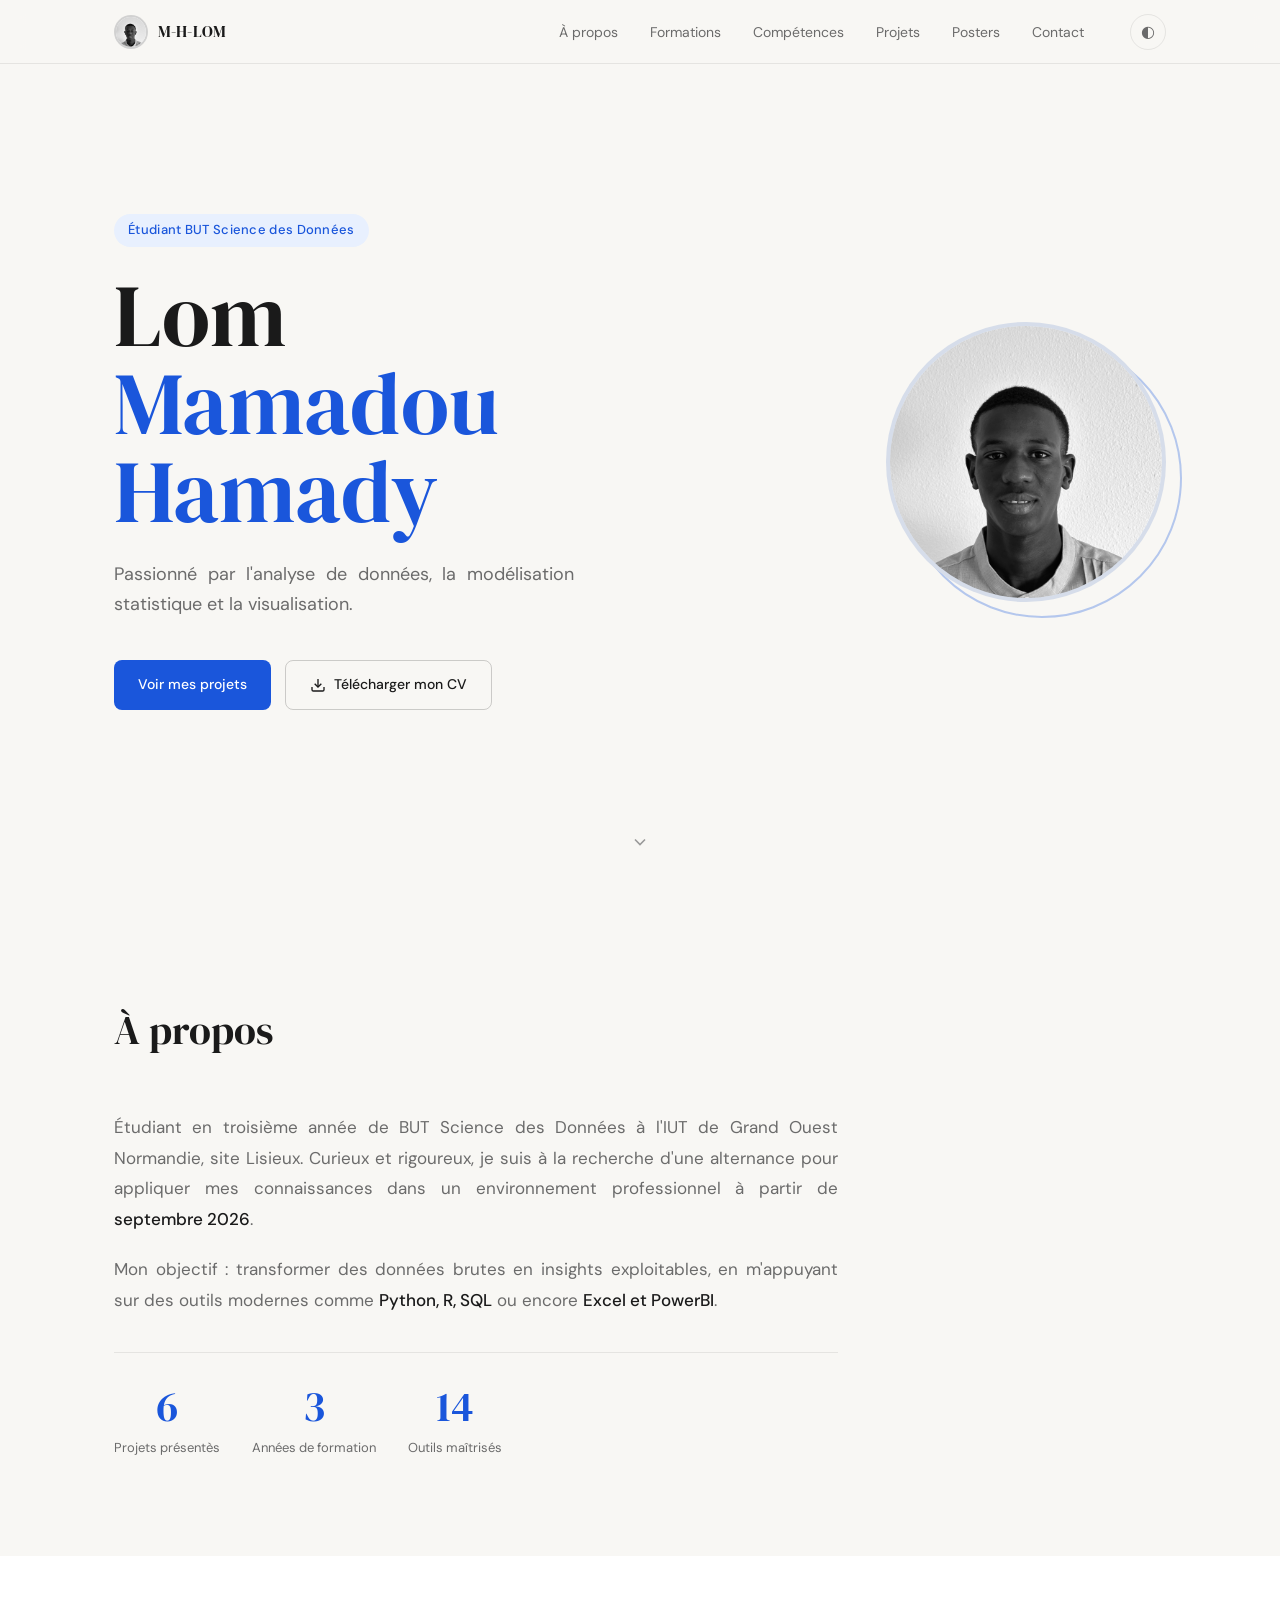
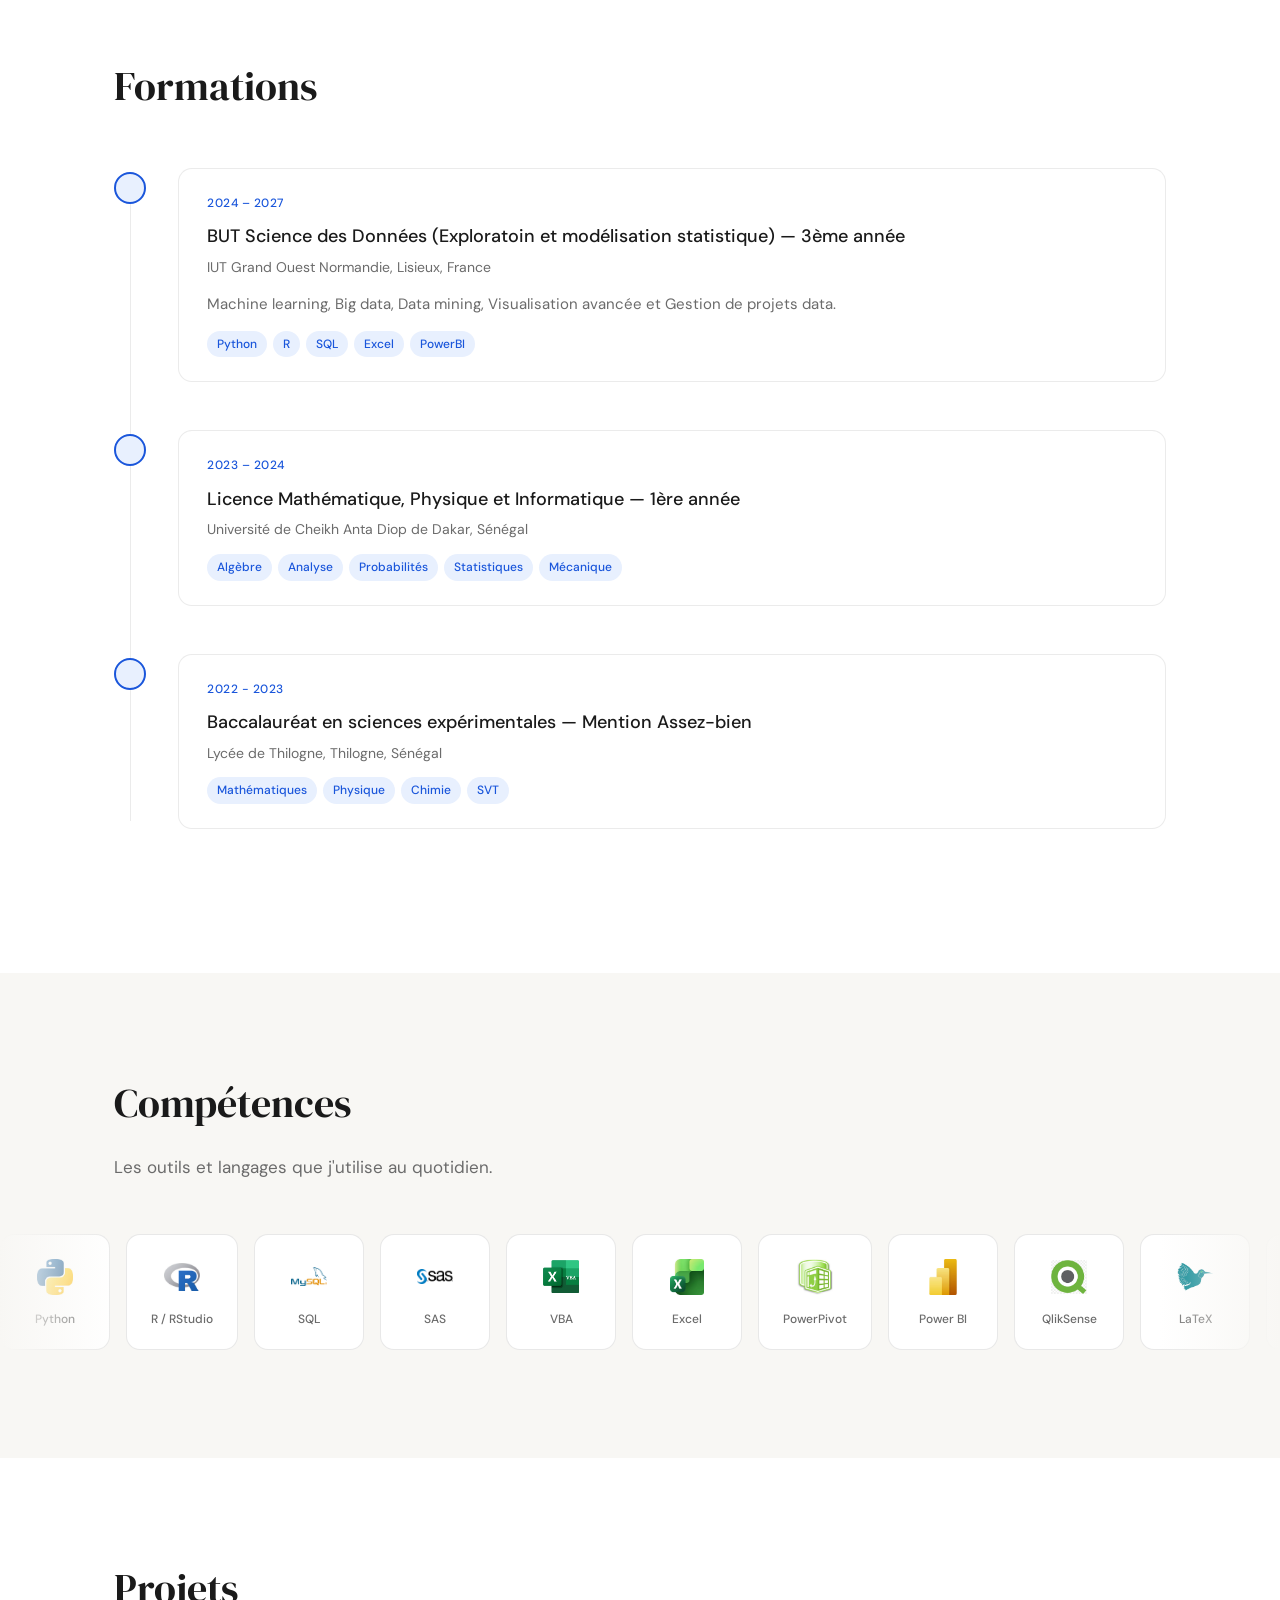
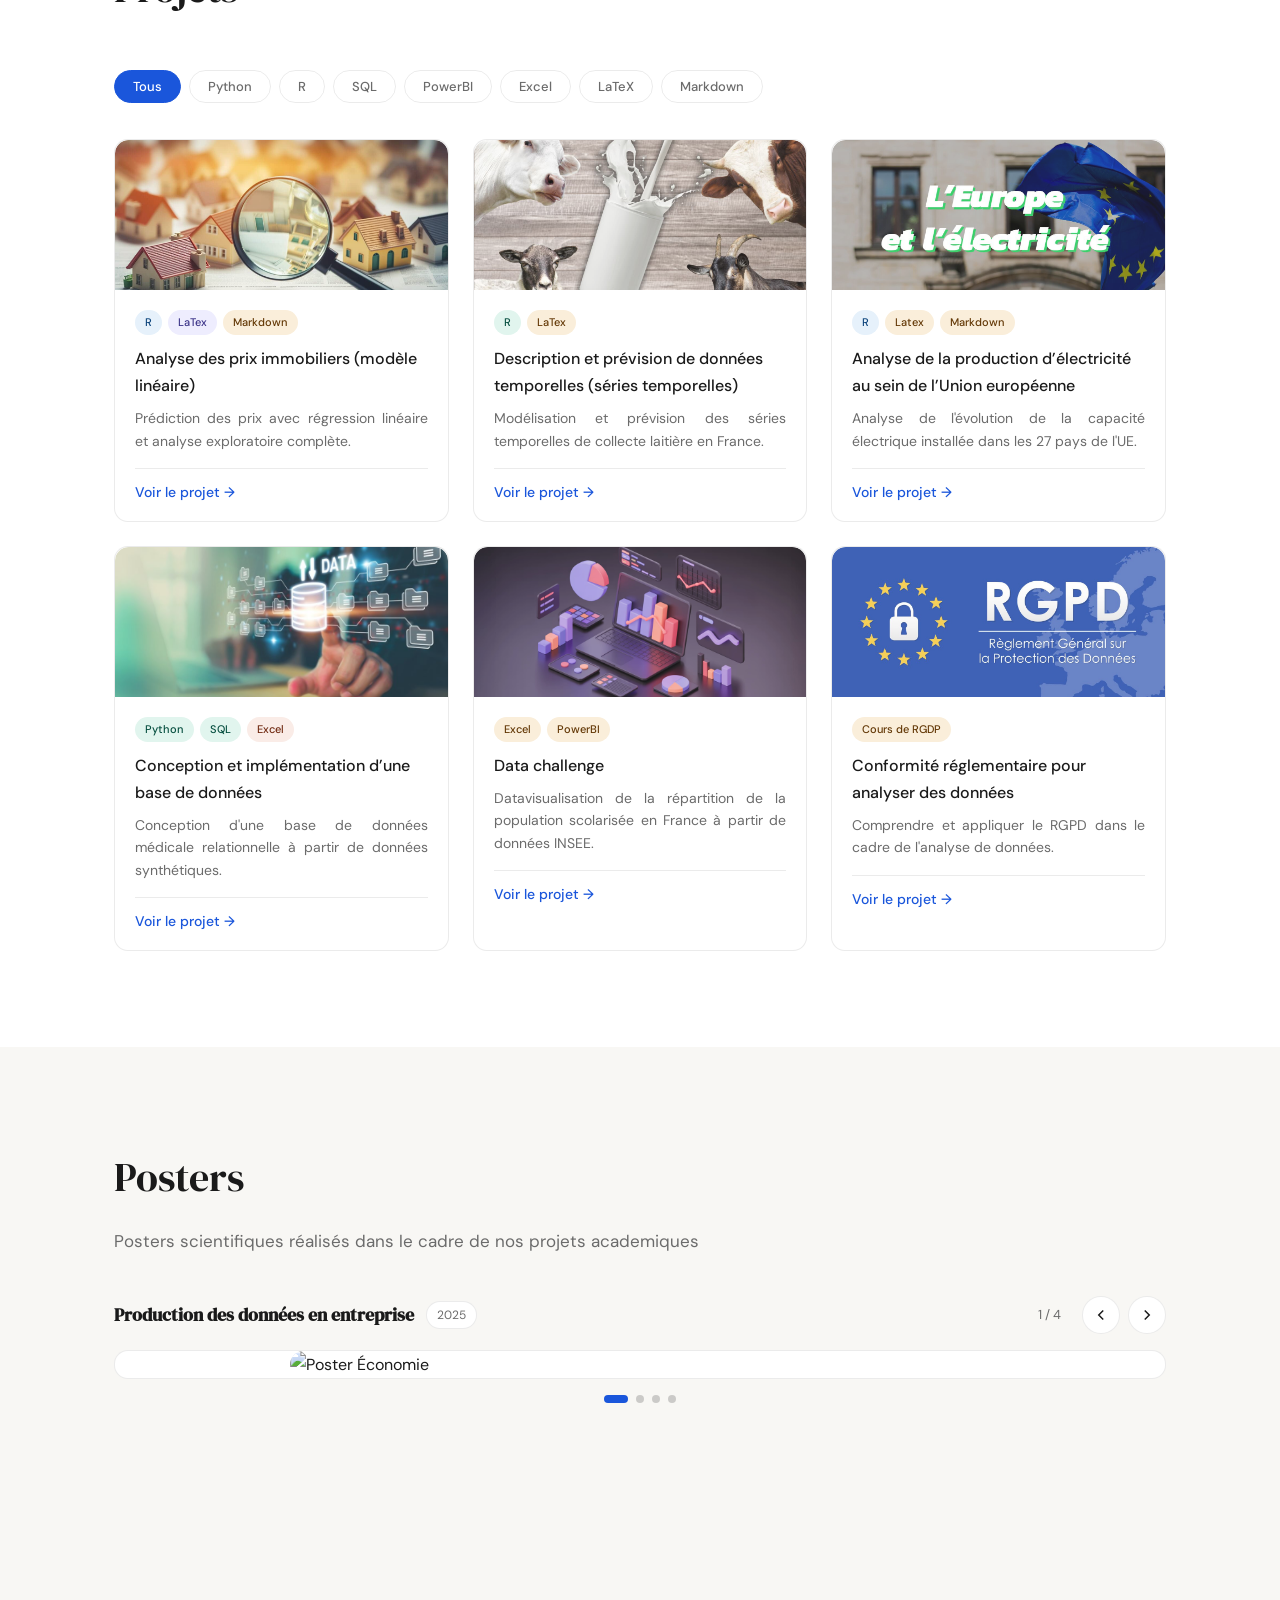
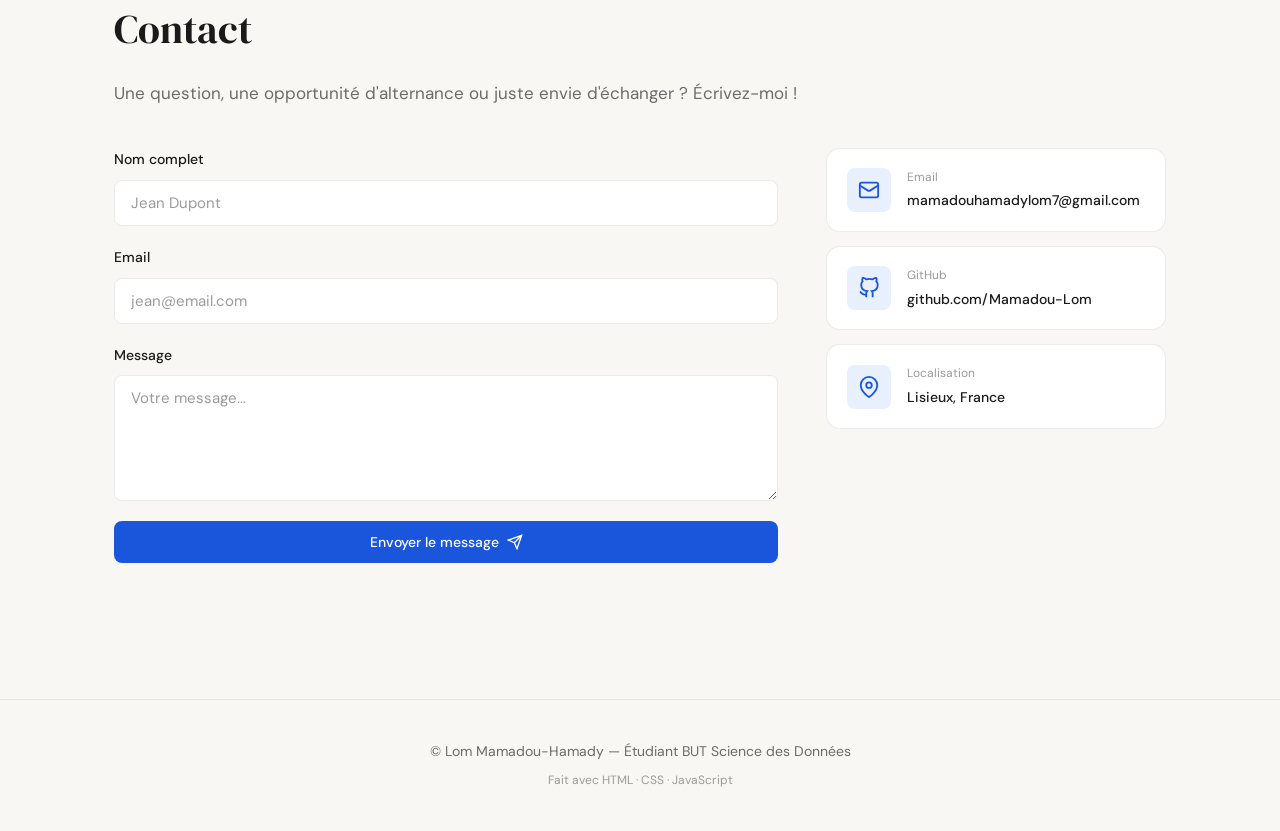
==== commit bdc03b10: "Add files via upload" ====
--- a/index.html
+++ b/index.html
@@ -45,7 +45,7 @@
       <p class="hero-sub">Passionné par l'analyse de données, la modélisation statistique et la visualisation.<br></p>
       <div class="hero-btns">
         <a href="#projets" class="btn btn-primary">Voir mes projets</a>
-        <a href="https://drive.google.com/file/d/1FuXjmNYN8qxZn9xZbdhVSHp70kMCFbBL/view?usp=sharing" class="btn btn-outline" download>
+        <a href="https://drive.google.com/file/d/1UXTk0M1UqNXgB9fWkwebfGu3bk6nssVn/view?usp=sharing" class="btn btn-outline" download>
           <svg width="16" height="16" viewBox="0 0 24 24" fill="none" stroke="currentColor" stroke-width="2"><path d="M21 15v4a2 2 0 01-2 2H5a2 2 0 01-2-2v-4"/><polyline points="7 10 12 15 17 10"/><line x1="12" y1="15" x2="12" y2="3"/></svg>
           Télécharger mon CV
         </a>
@@ -72,7 +72,7 @@
       <div class="about-grid">
         <div class="about-text">
           <p>Étudiant en troisième année de BUT Science des Données à l'IUT de Grand Ouest Normandie, 
-            site Lisieux. Curieux et rigoureux. Je suis à la recherche d'une alternance 
+            site Lisieux. Curieux et rigoureux, je suis à la recherche d'une alternance 
              pour appliquer mes connaissances dans un environnement professionnel à partir de <strong>septembre 2026</strong>.</p>
           <p>Mon objectif : transformer des données brutes en insights exploitables, en m'appuyant sur des outils 
             modernes comme <strong>Python, R, SQL</strong> ou encore <strong>Excel et PowerBI</strong>.</p>
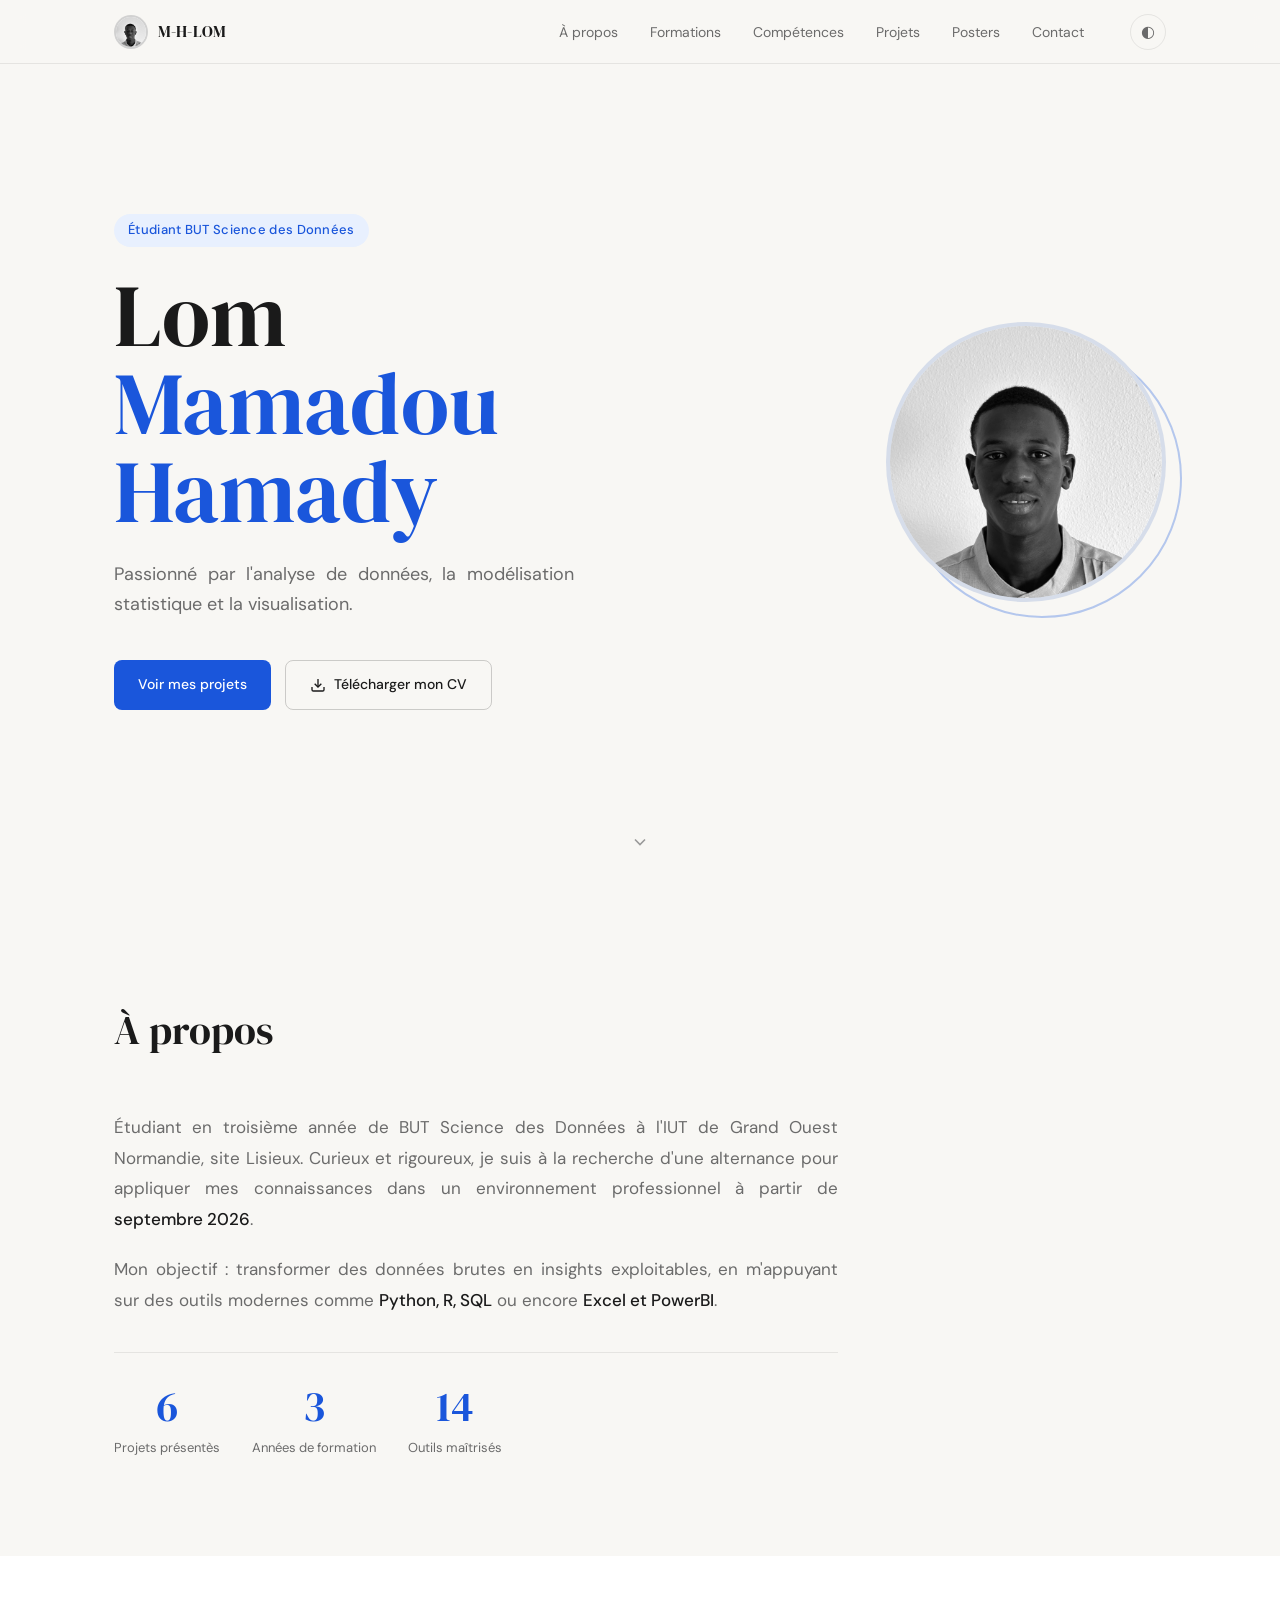
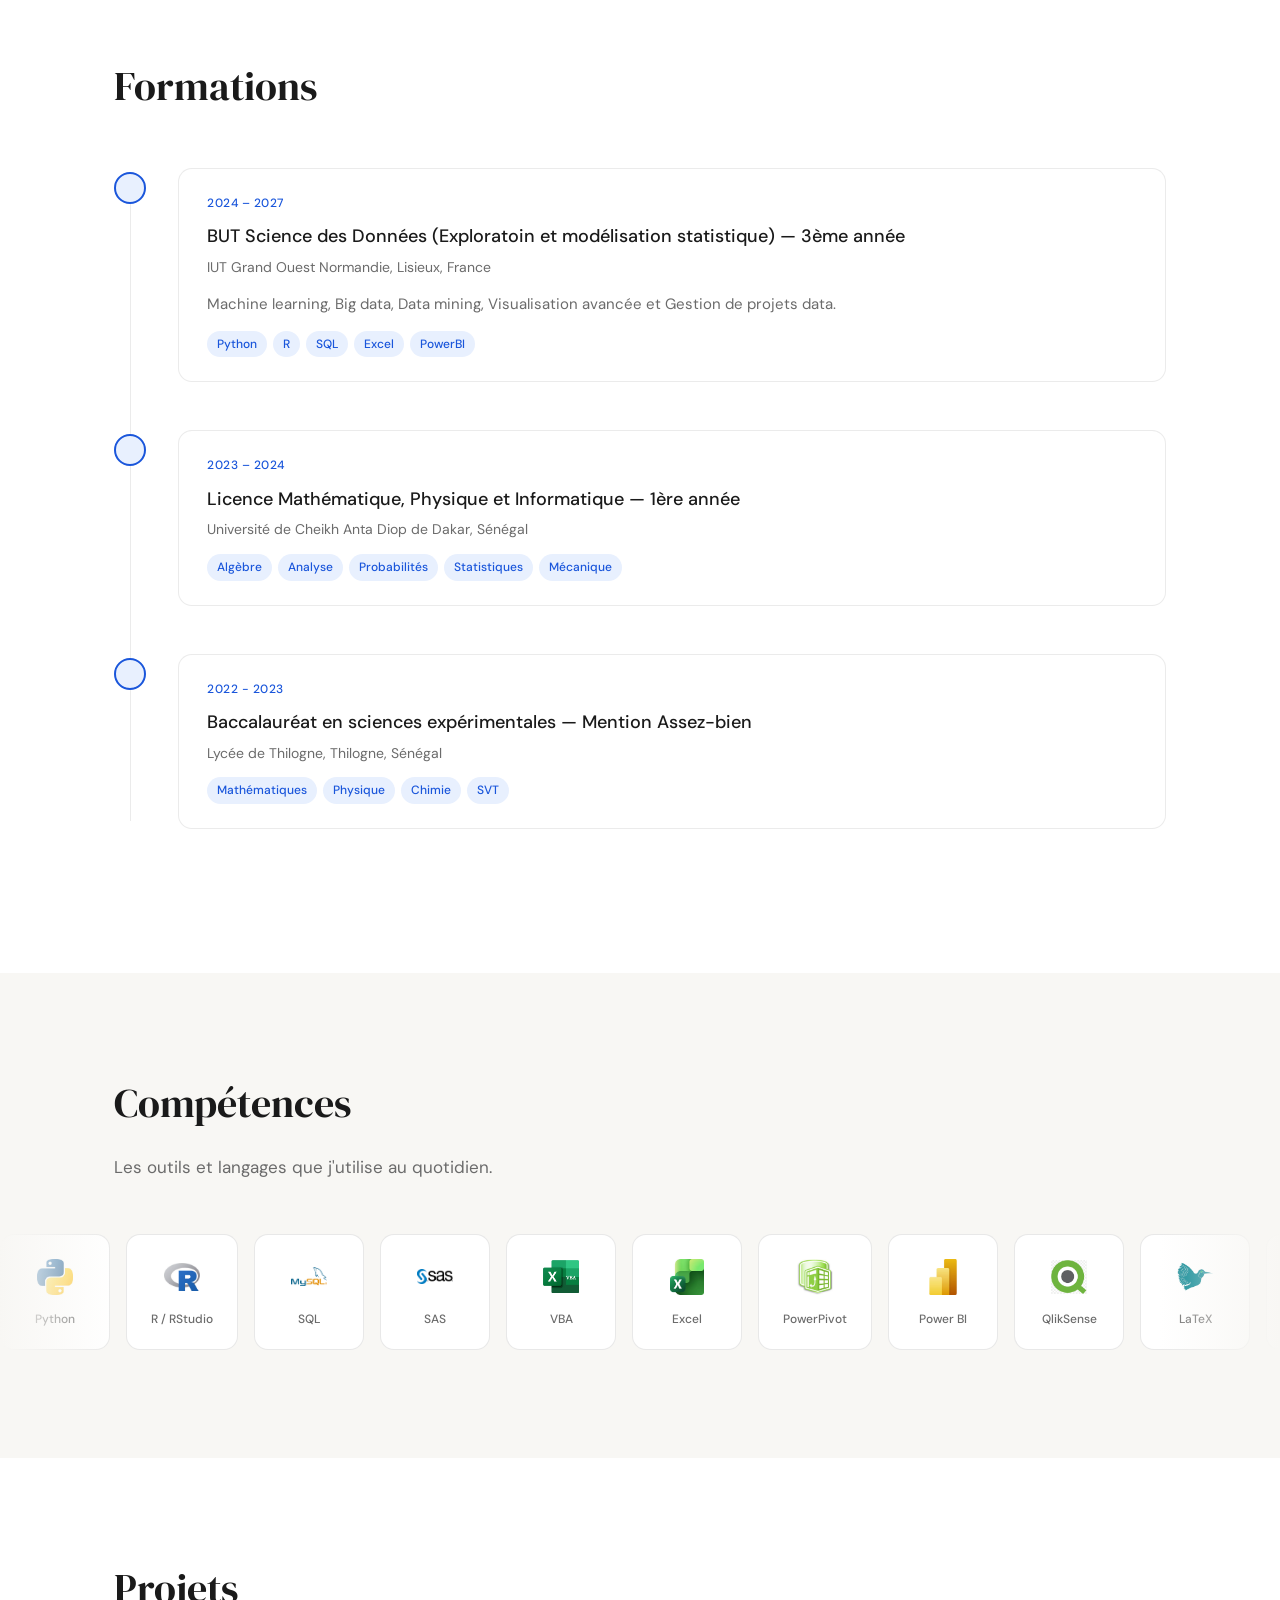
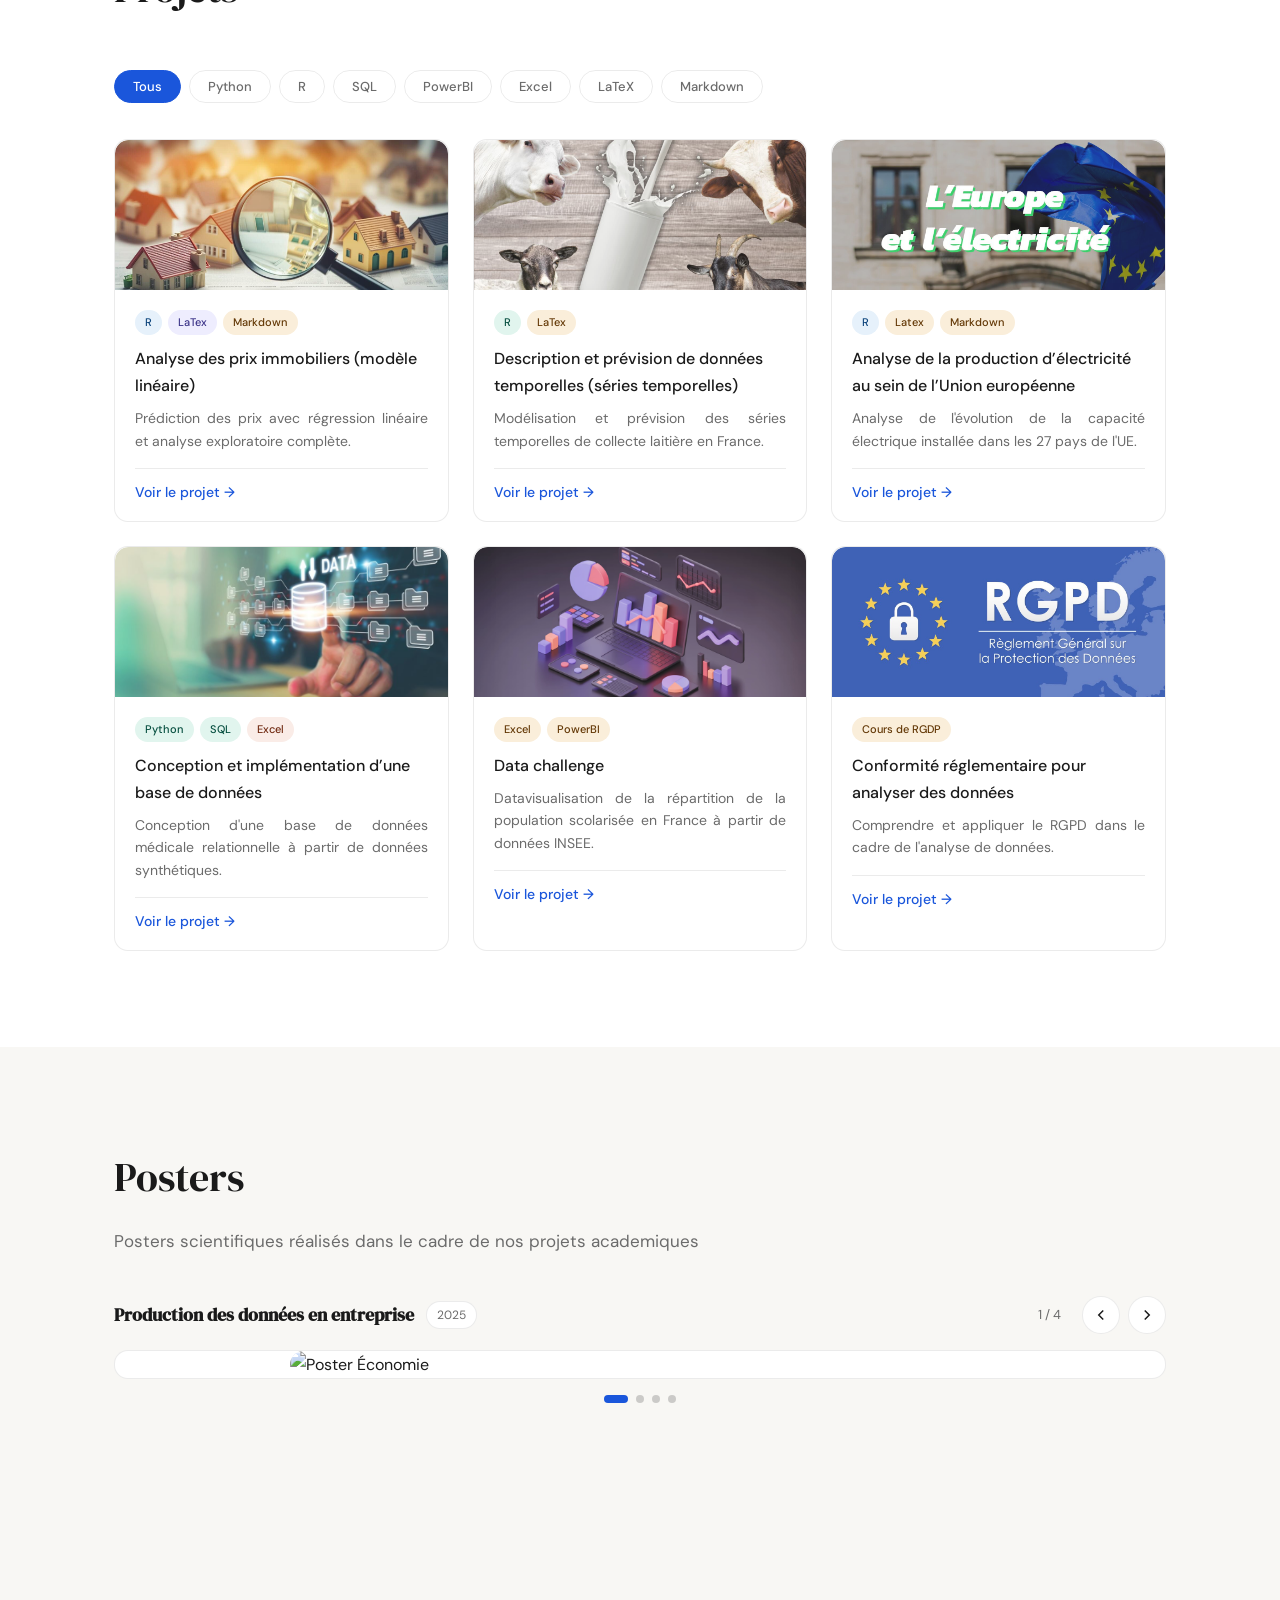
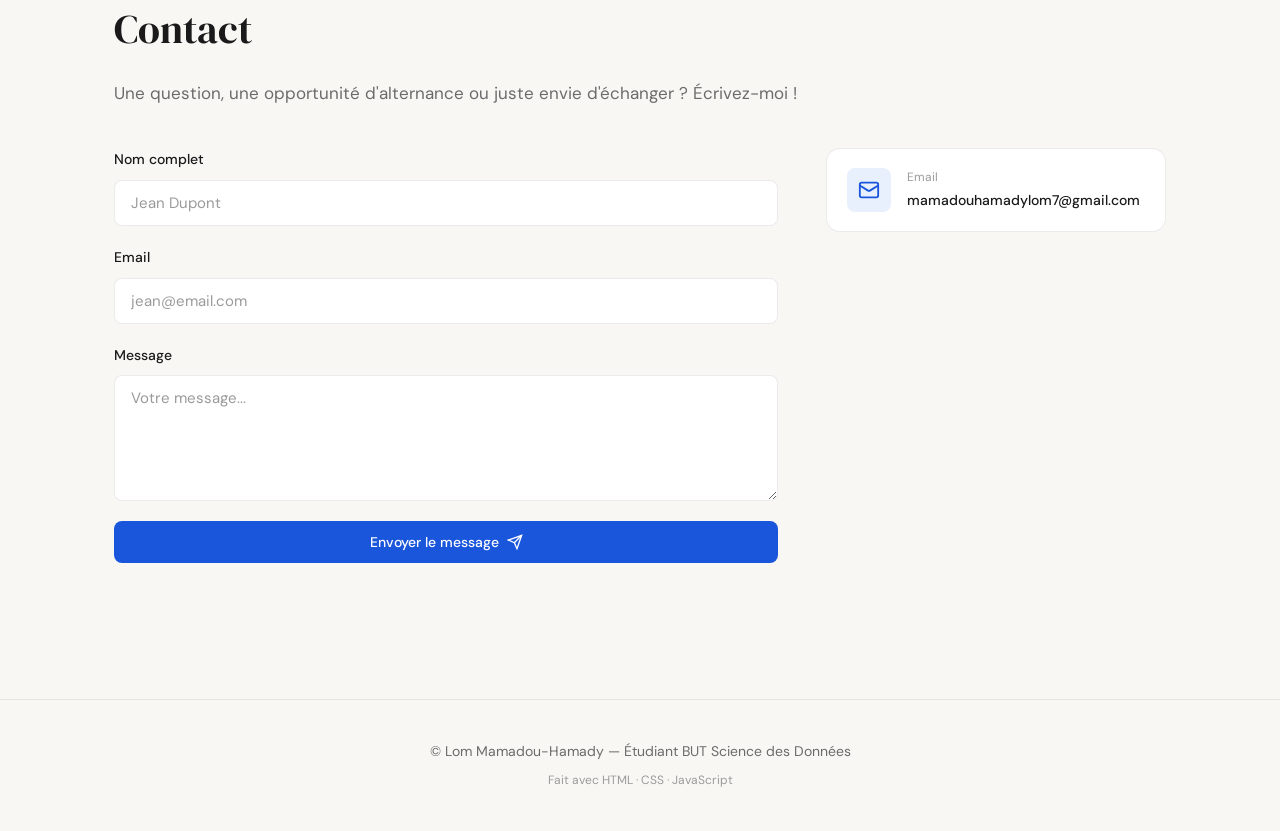
==== commit ca156325: "Add files via upload" ====
--- a/index.html
+++ b/index.html
@@ -45,7 +45,7 @@
       <p class="hero-sub">Passionné par l'analyse de données, la modélisation statistique et la visualisation.<br></p>
       <div class="hero-btns">
         <a href="#projets" class="btn btn-primary">Voir mes projets</a>
-        <a href="https://drive.google.com/file/d/1UXTk0M1UqNXgB9fWkwebfGu3bk6nssVn/view?usp=sharing" class="btn btn-outline" download>
+        <a href="https://drive.google.com/file/d/1hZScKEHBNrKyux47fEZ5ZlahgMjSKwr4/view?usp=sharing" class="btn btn-outline" download>
           <svg width="16" height="16" viewBox="0 0 24 24" fill="none" stroke="currentColor" stroke-width="2"><path d="M21 15v4a2 2 0 01-2 2H5a2 2 0 01-2-2v-4"/><polyline points="7 10 12 15 17 10"/><line x1="12" y1="15" x2="12" y2="3"/></svg>
           Télécharger mon CV
         </a>
@@ -586,6 +586,15 @@
               <p class="contact-value">mamadouhamadylom7@gmail.com</p>
             </div>
           </a>
+          <a href="https://www.linkedin.com/in/mhlom" target="_blank" class="contact-card">
+            <div class="contact-icon">
+              <svg width="22" height="22" viewBox="0 0 24 24" fill="none" stroke="currentColor" stroke-width="2"><path d="M16 8a6 6 0 016 6v7h-4v-7a2 2 0 00-2-2 2 2 0 00-2 2v7h-4v-7a6 6 0 016-6z"/><rect x="2" y="9" width="4" height="12"/><circle cx="4" cy="4" r="2"/></svg>
+            </div>
+            <div>
+              <p class="contact-label">LinkedIn</p>
+              <p class="contact-value">In/mamadou-hamady-lom</p>
+            </div>
+          </a>
           <a href="https://github.com/Mamadou-Lom" target="_blank" class="contact-card">
             <div class="contact-icon">
               <svg width="22" height="22" viewBox="0 0 24 24" fill="none" stroke="currentColor" stroke-width="2"><path d="M9 19c-5 1.5-5-2.5-7-3m14 6v-3.87a3.37 3.37 0 00-.94-2.61c3.14-.35 6.44-1.54 6.44-7A5.44 5.44 0 0020 4.77 5.07 5.07 0 0019.91 1S18.73.65 16 2.48a13.38 13.38 0 00-7 0C6.27.65 5.09 1 5.09 1A5.07 5.07 0 005 4.77a5.44 5.44 0 00-1.5 3.78c0 5.42 3.3 6.61 6.44 7A3.37 3.37 0 009 18.13V22"/></svg>
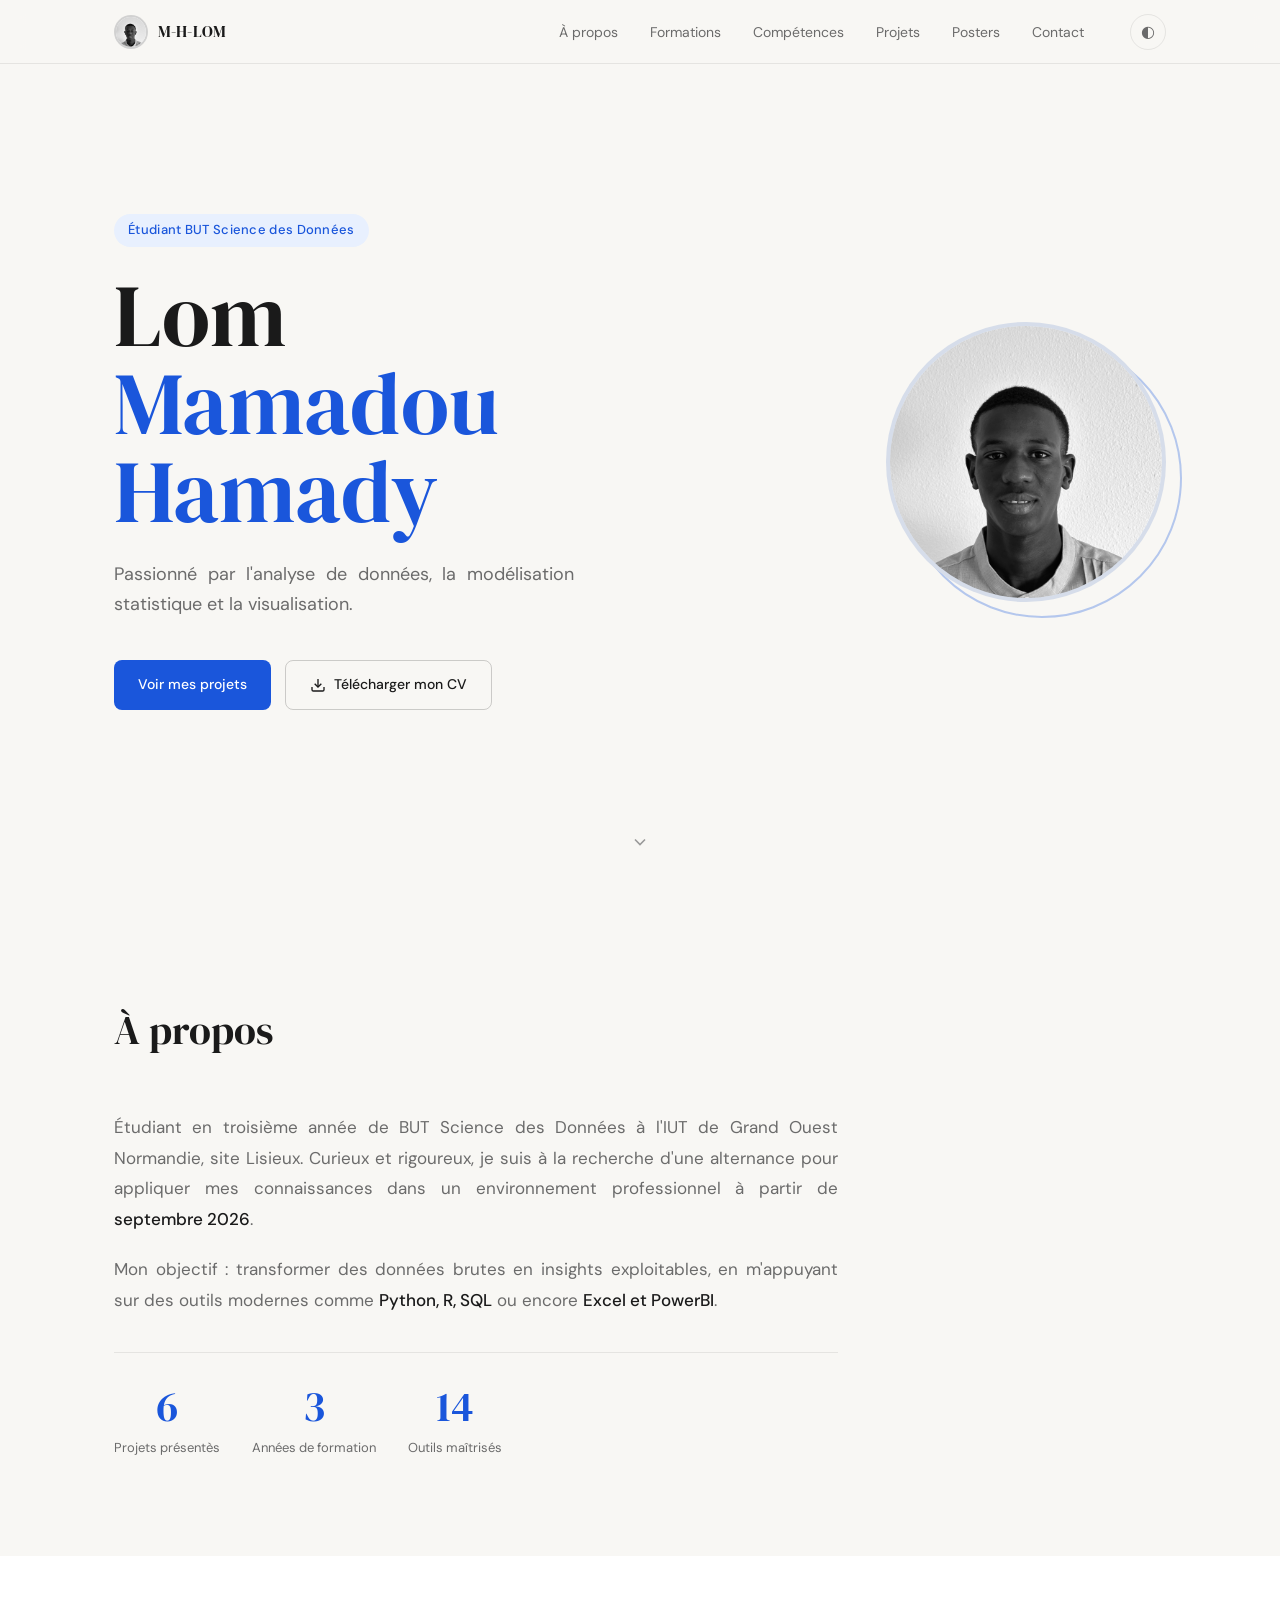
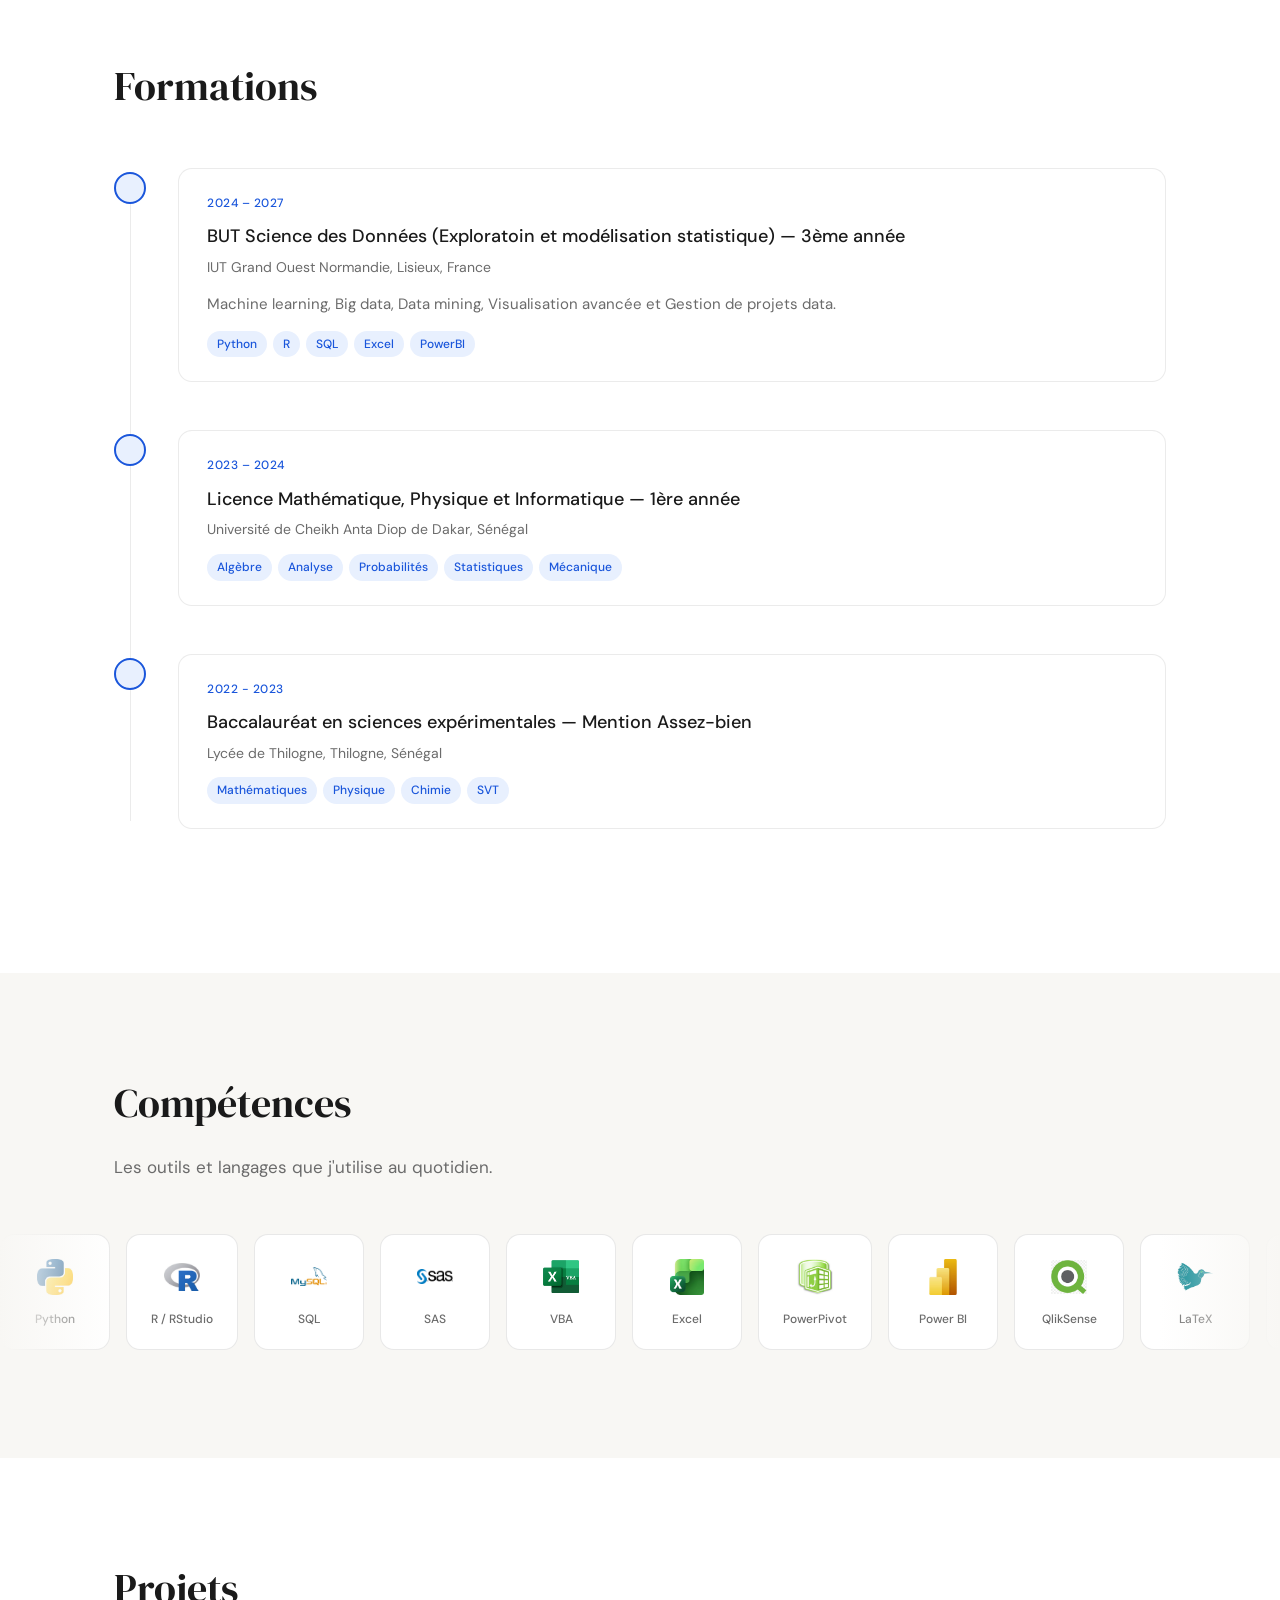
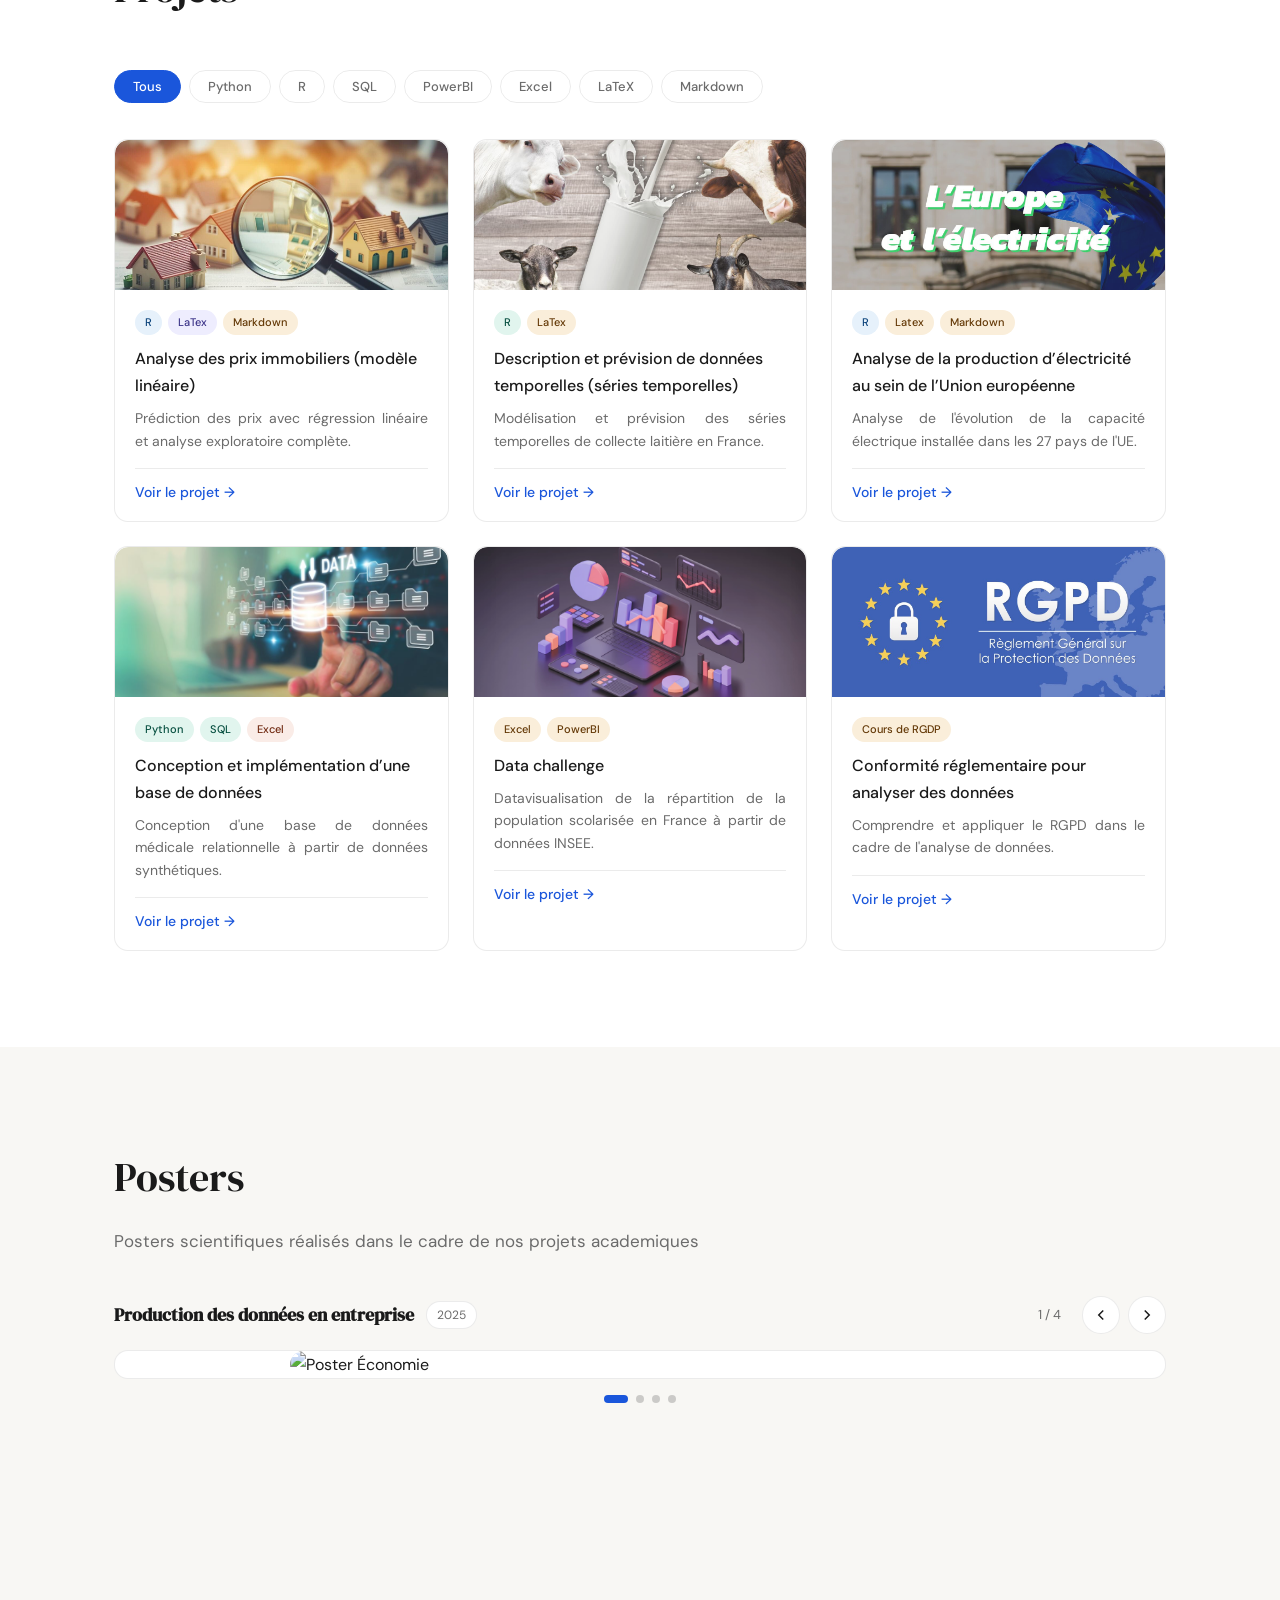
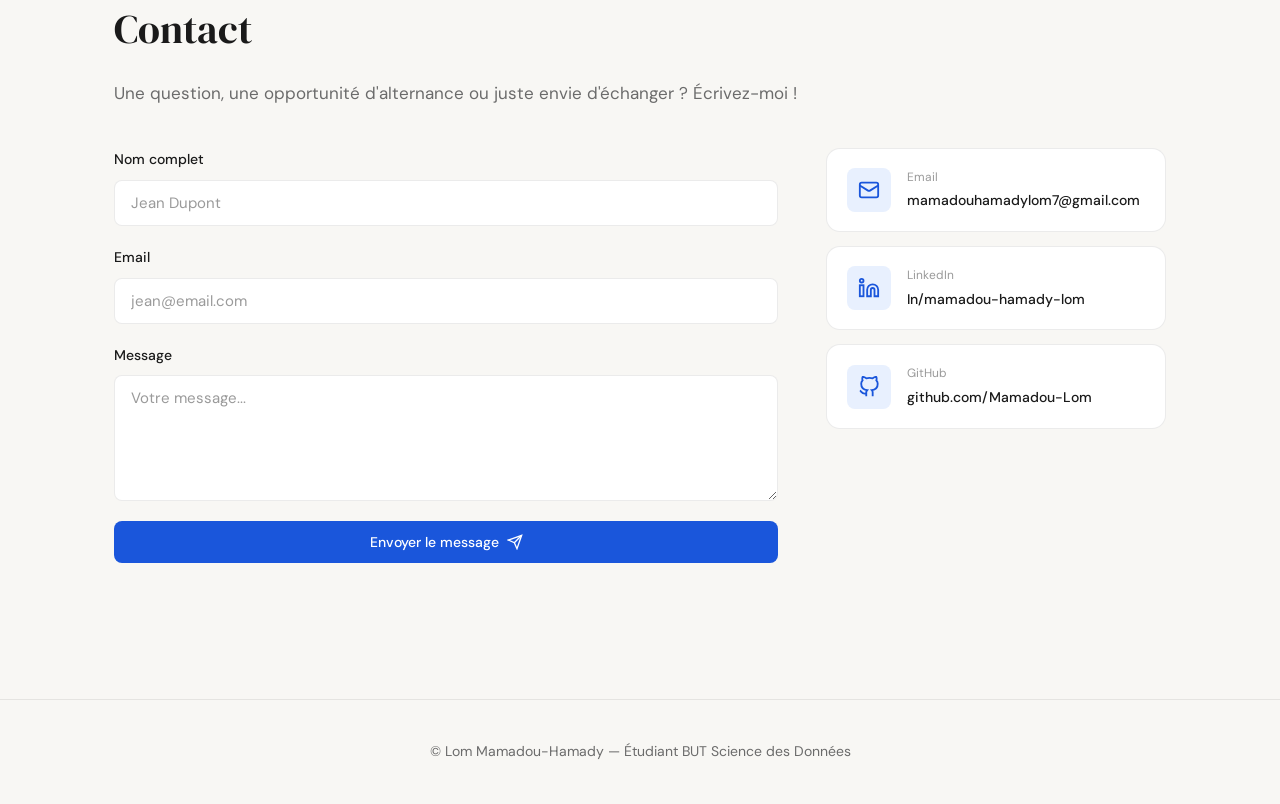
==== commit c6133a5c: "Add files via upload" ====
--- a/index.html
+++ b/index.html
@@ -622,7 +622,6 @@
   <footer class="footer">
     <div class="container">
       <p id="bas">© Lom Mamadou-Hamady — Étudiant BUT Science des Données</p>
-      <p id="bas" class="footer-sub">Fait avec HTML · CSS · JavaScript</p>
     </div>
   </footer>
 
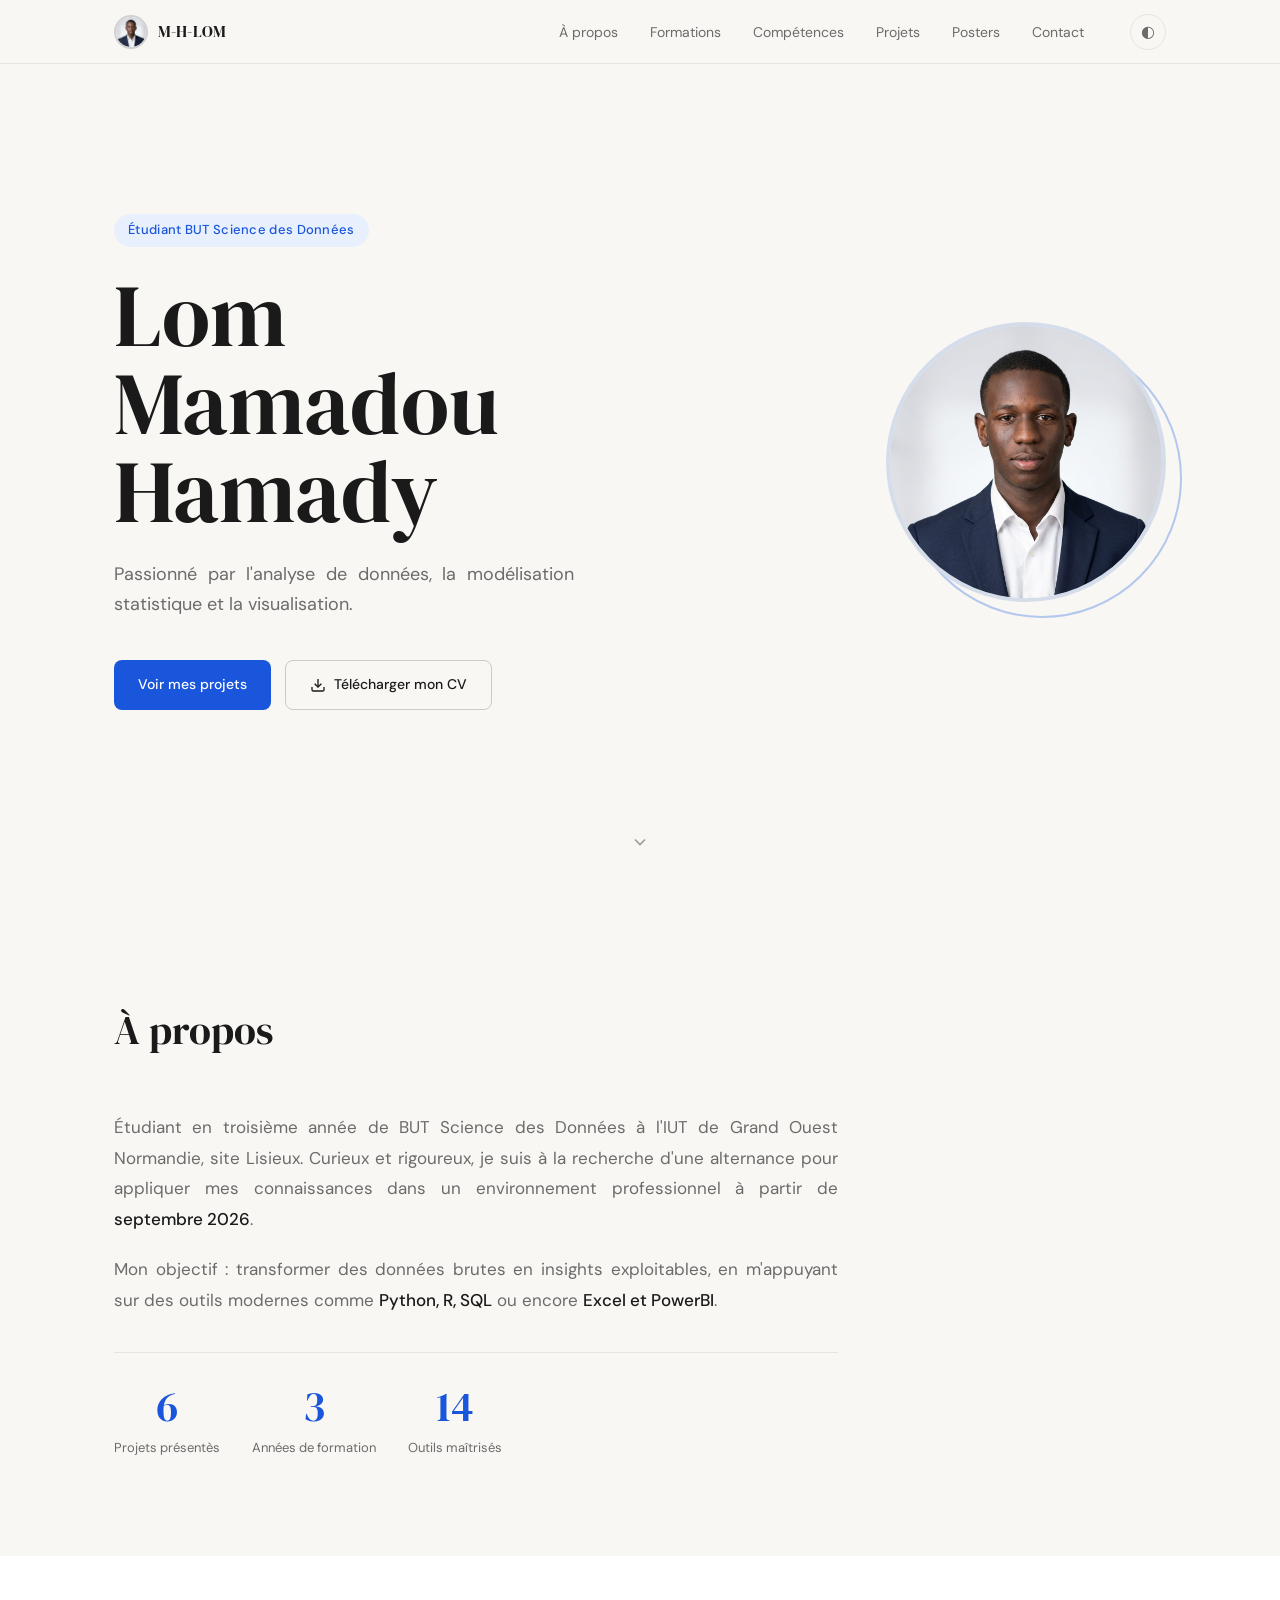
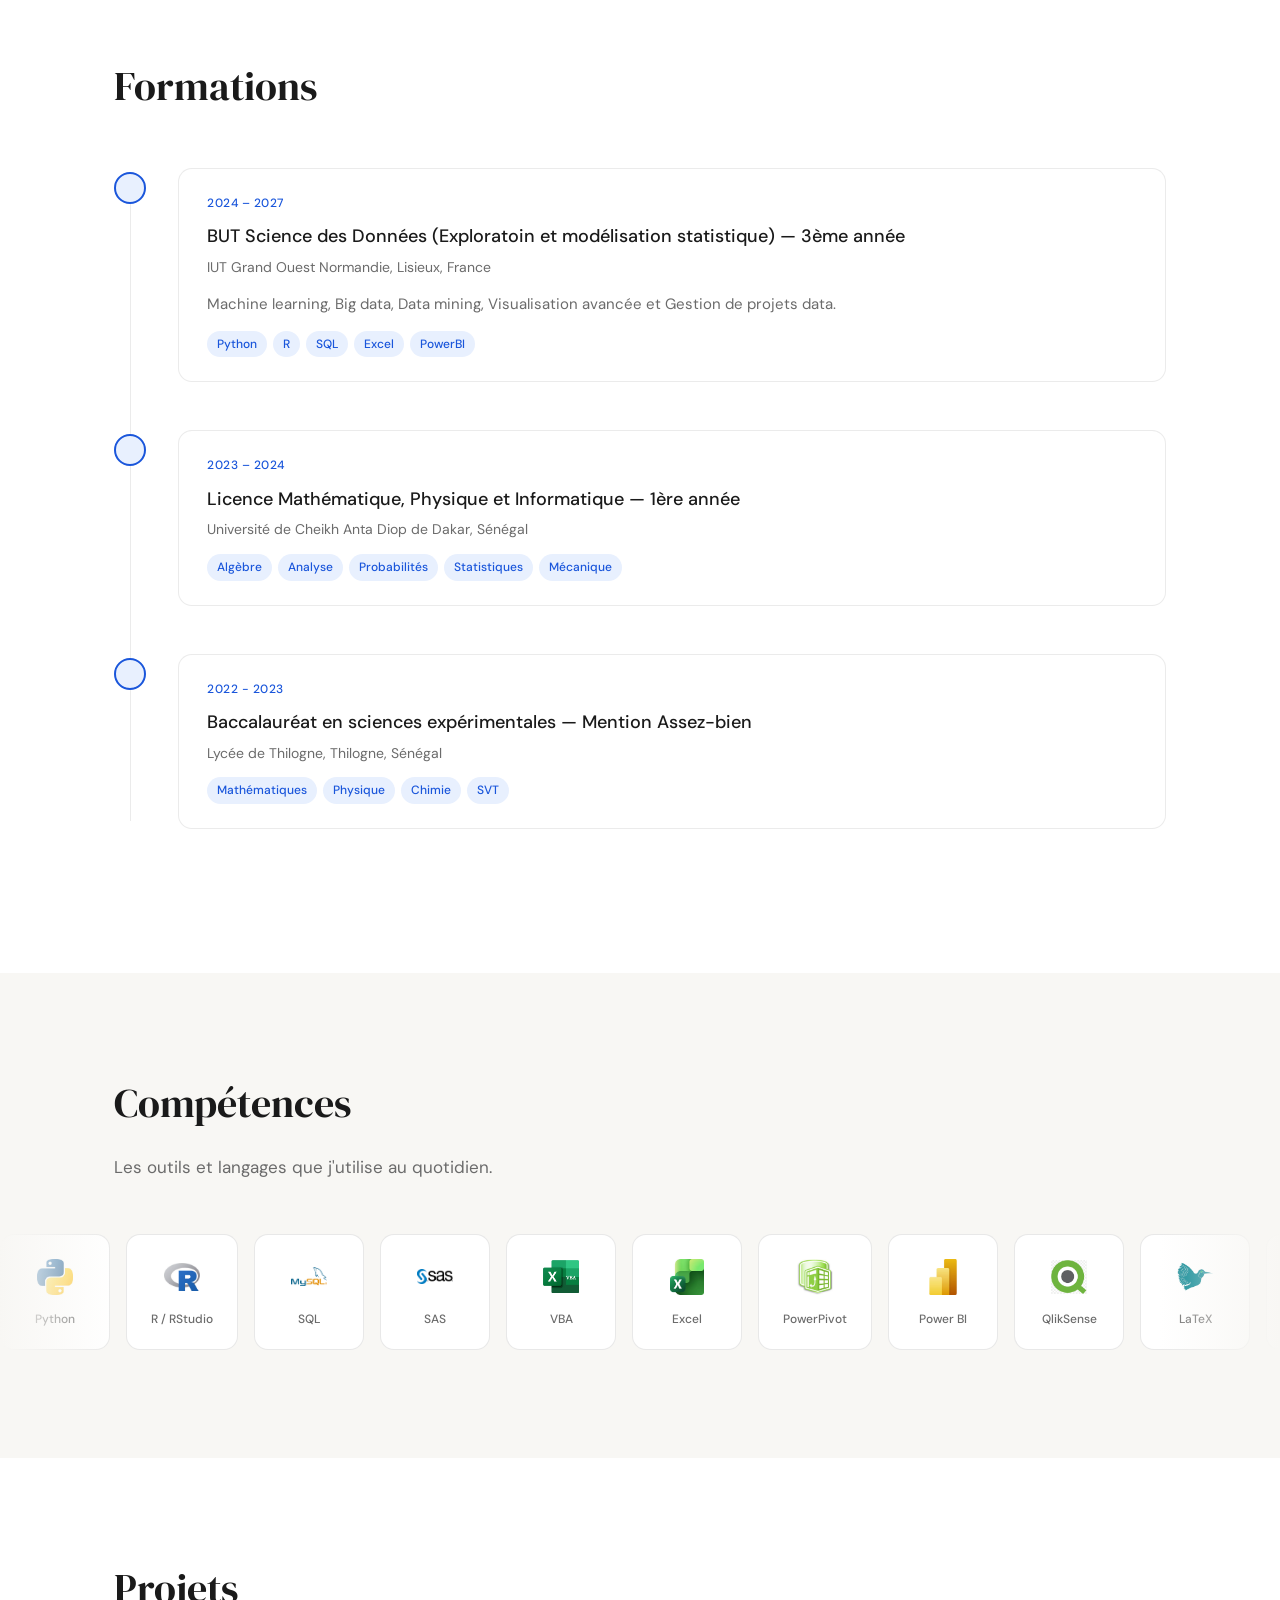
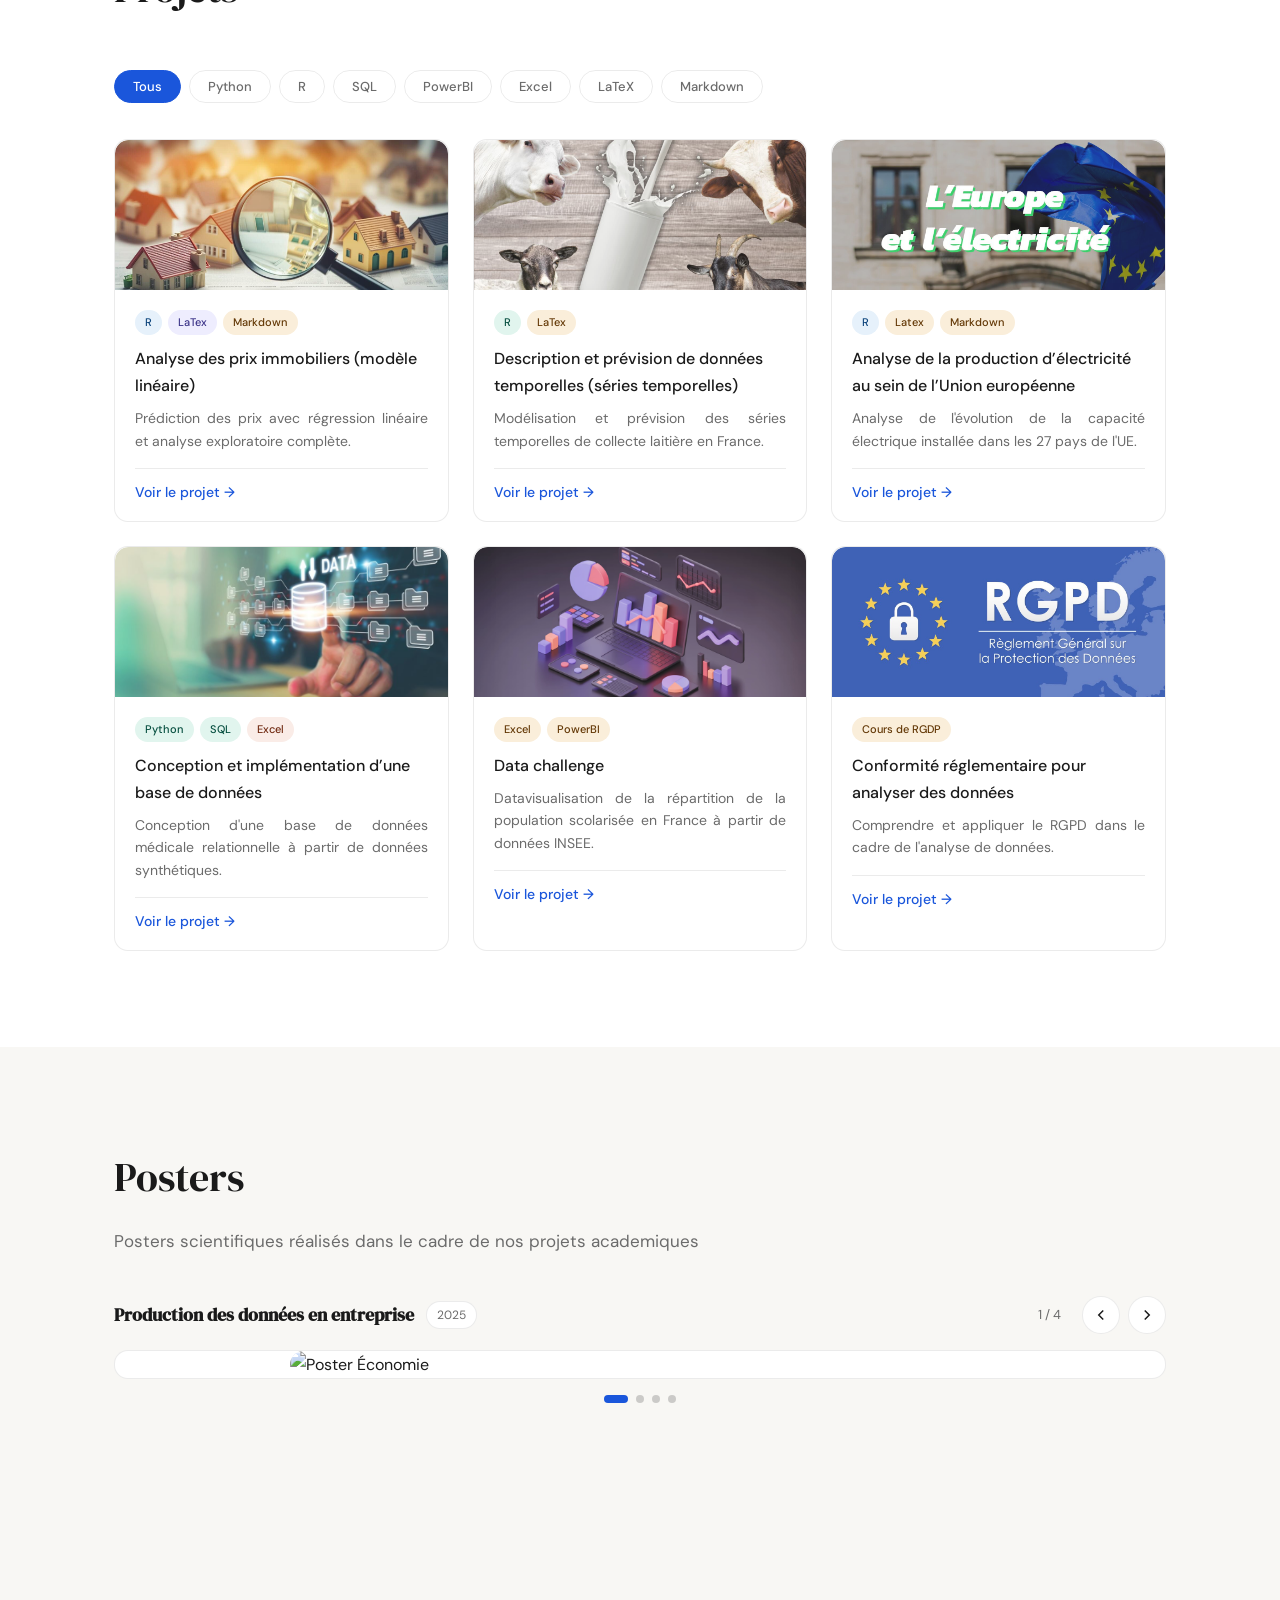
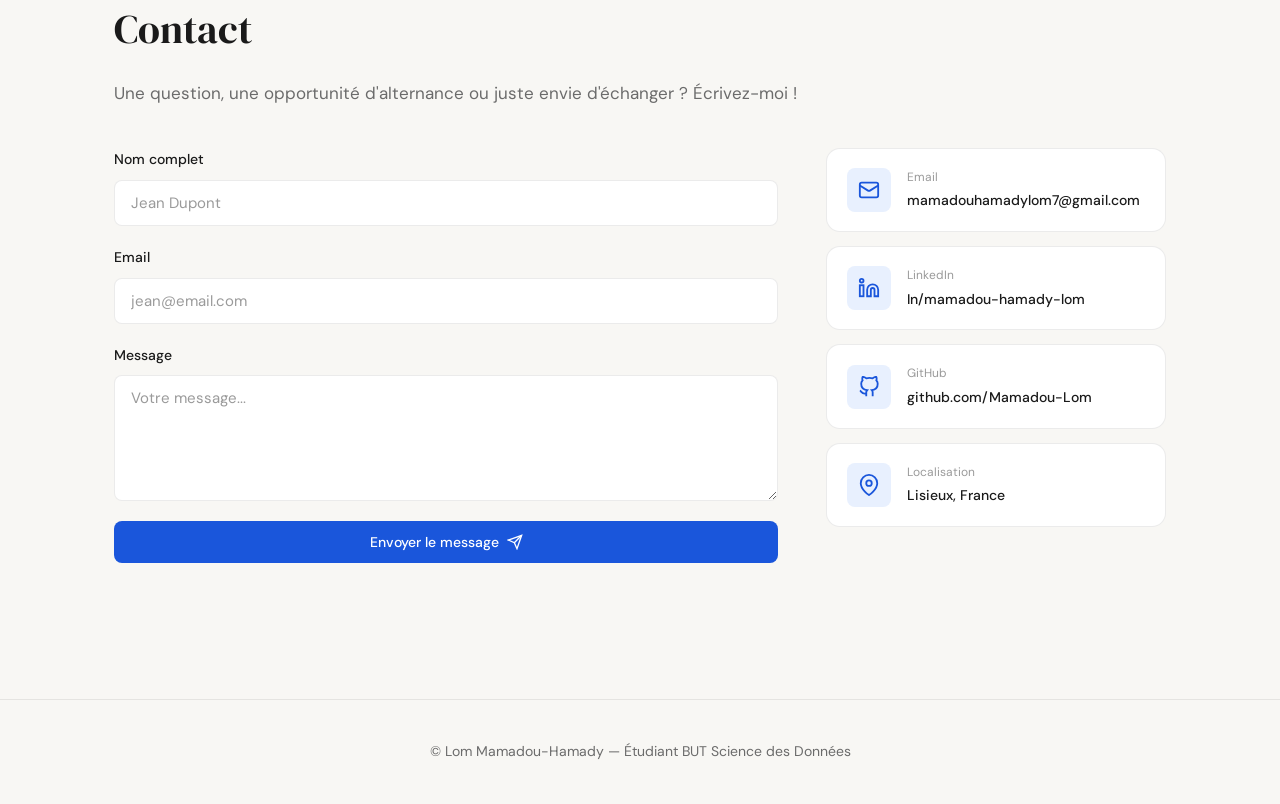
==== commit 074399f6: "Add files via upload" ====
--- a/index.html
+++ b/index.html
@@ -45,7 +45,7 @@
       <p class="hero-sub">Passionné par l'analyse de données, la modélisation statistique et la visualisation.<br></p>
       <div class="hero-btns">
         <a href="#projets" class="btn btn-primary">Voir mes projets</a>
-        <a href="https://drive.google.com/file/d/1hZScKEHBNrKyux47fEZ5ZlahgMjSKwr4/view?usp=sharing" class="btn btn-outline" download>
+        <a href="https://drive.google.com/file/d/11segljDs4VKlZI0pdToCaAzZbHM1-wvR/view?usp=sharing" class="btn btn-outline" download>
           <svg width="16" height="16" viewBox="0 0 24 24" fill="none" stroke="currentColor" stroke-width="2"><path d="M21 15v4a2 2 0 01-2 2H5a2 2 0 01-2-2v-4"/><polyline points="7 10 12 15 17 10"/><line x1="12" y1="15" x2="12" y2="3"/></svg>
           Télécharger mon CV
         </a>
--- a/css/style.css
+++ b/css/style.css
@@ -266,7 +266,7 @@
   color: var(--text);
   margin-bottom: 24px;
 }
-.hero-title span { color: var(--accent); }
+.hero-title span { color: var(--text); }
 .hero-sub {
   font-size: 18px;
   color: var(--text-muted);
